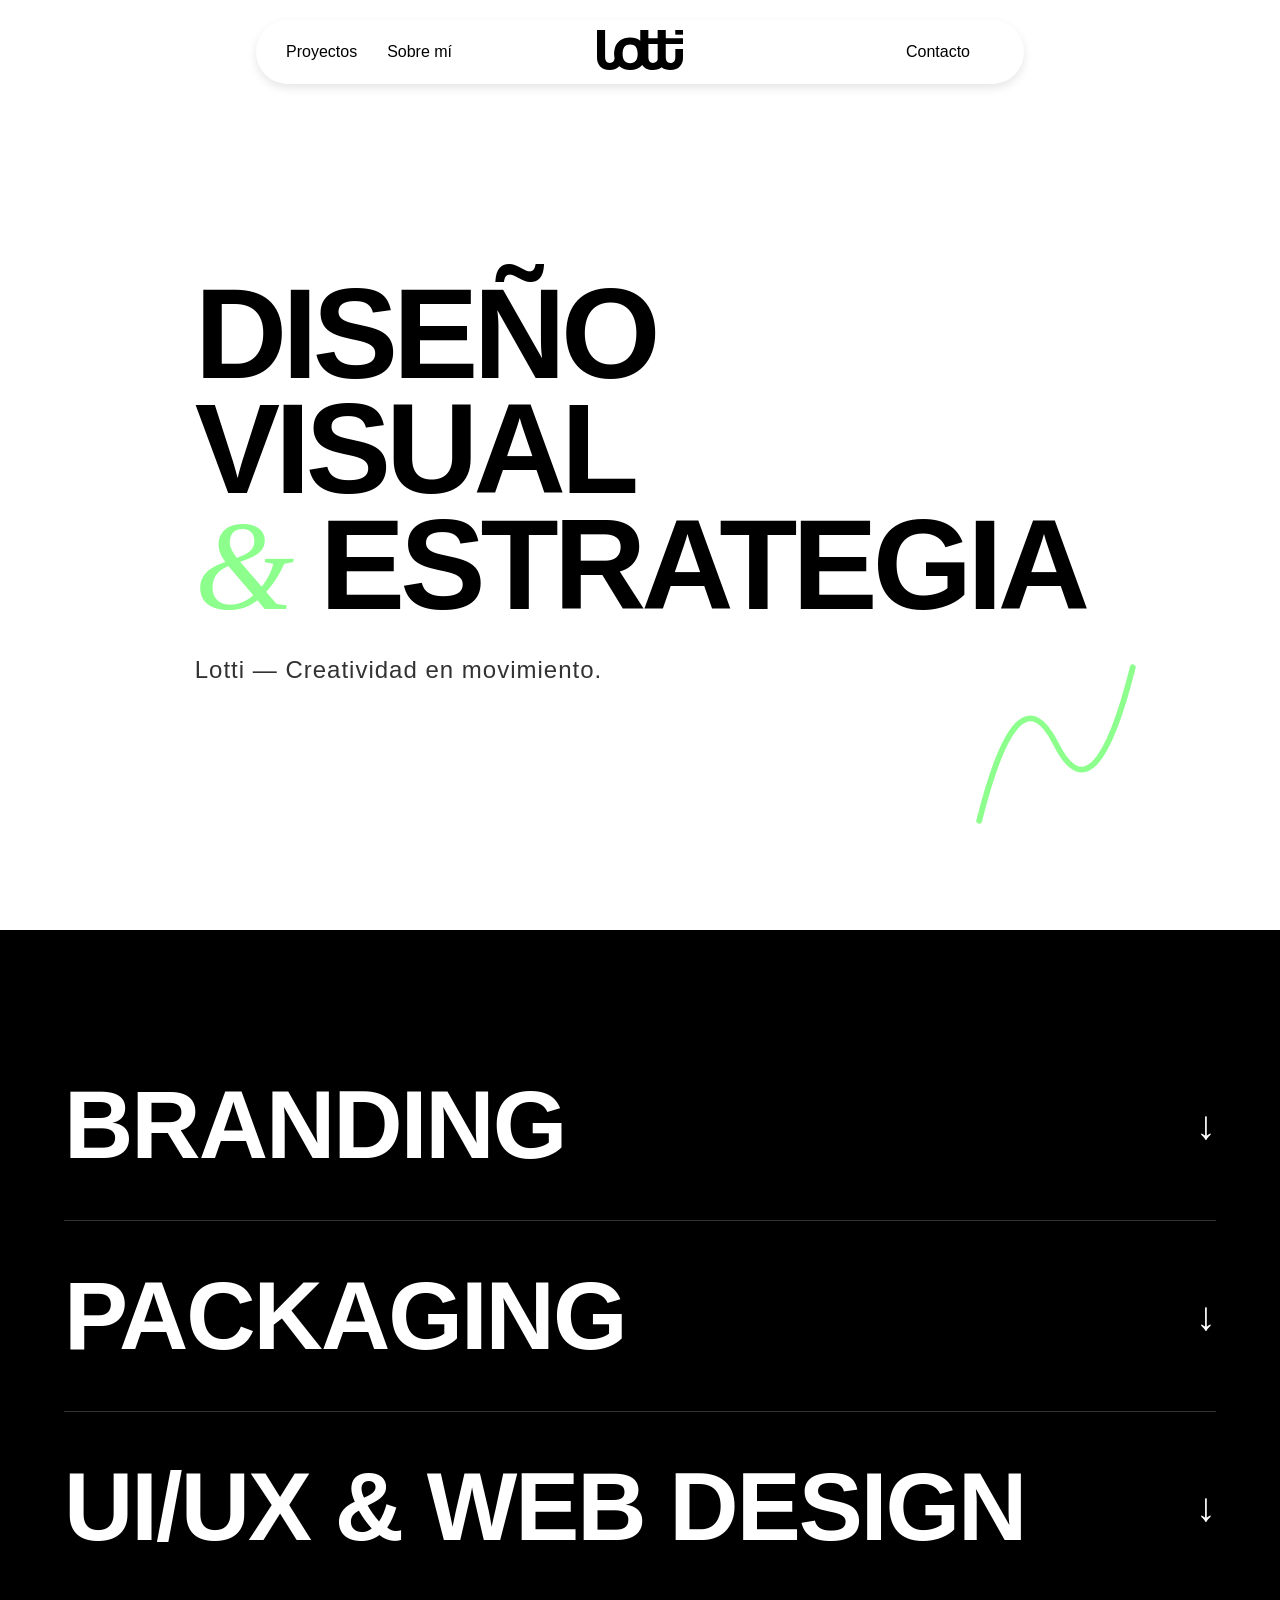
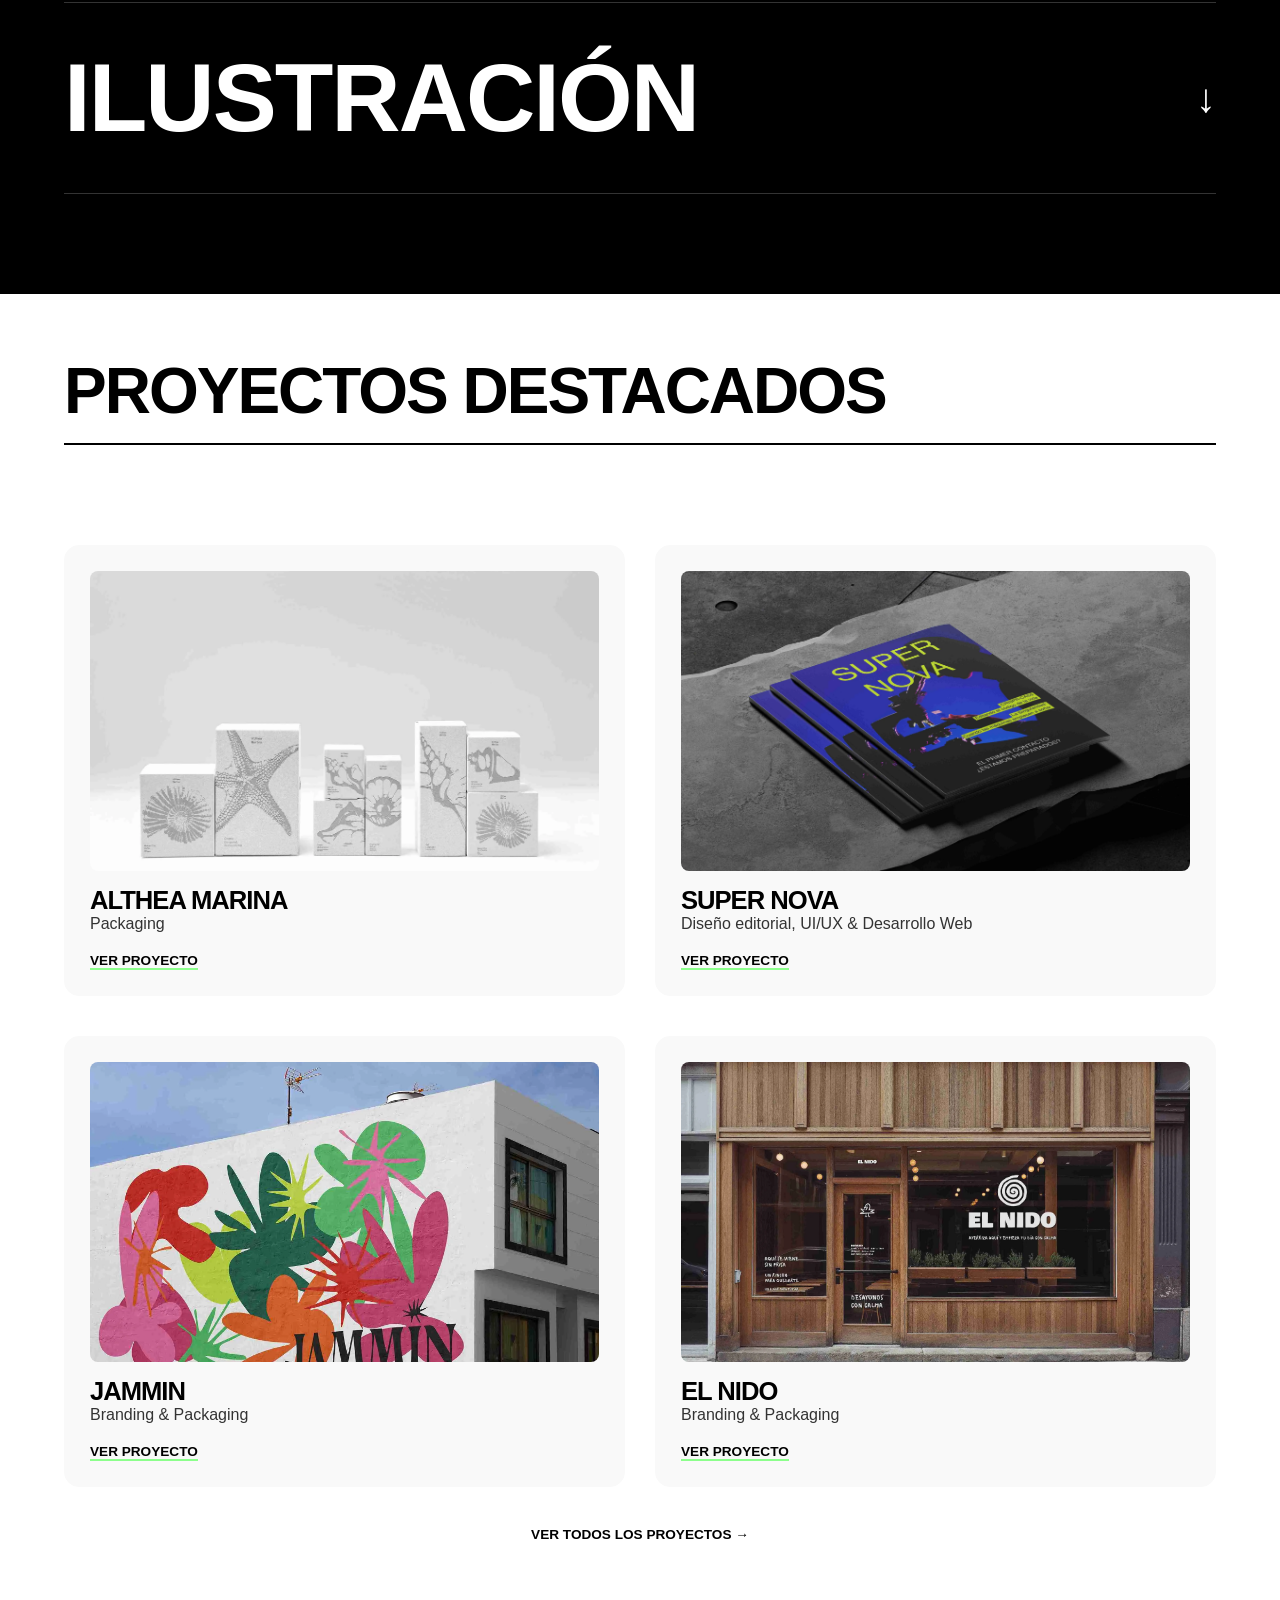
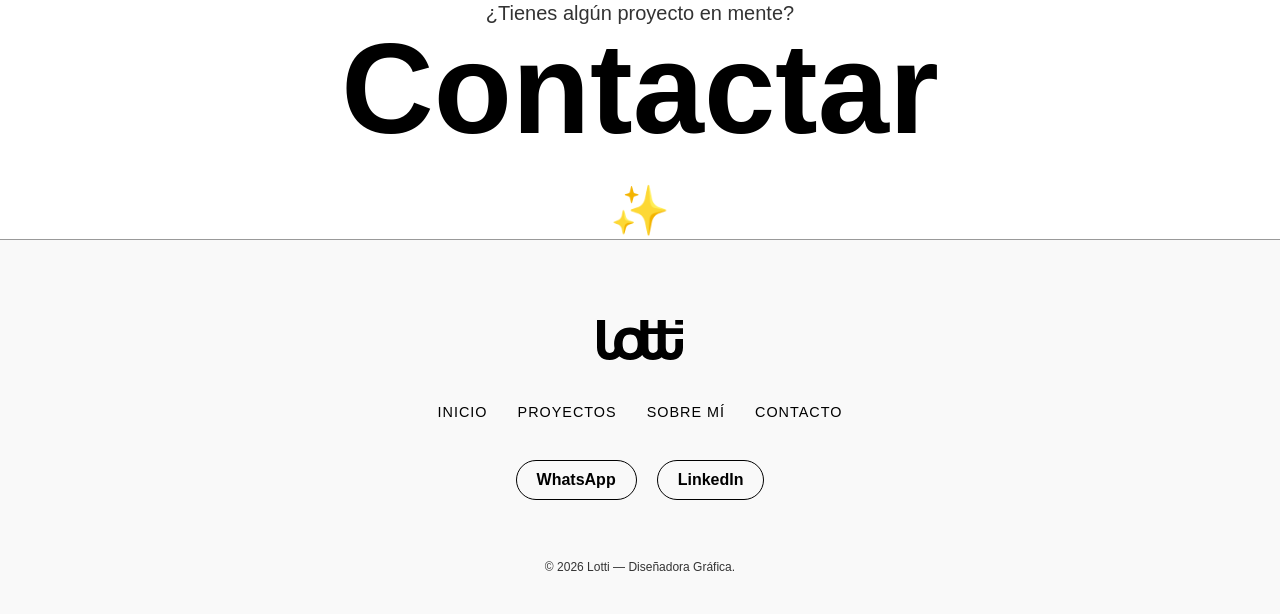
==== index.html @ a9087382 "Initial commit" ====
<!DOCTYPE html>
<html lang="es">

<head>
  <meta charset='utf-8'>
  <meta http-equiv='X-UA-Compatible' content='IE=edge'>
  <title>lotti</title>
  <meta name='viewport' content='width=device-width, initial-scale=1'>
  <link rel='stylesheet' type='text/css' href='css/main.css'>
  <script src='js/main.js' defer></script>
</head>

<!-- BODY -->

<body>

  <!-- MENÚ DE NAVEGACIÓN -->
  <header class="header">
    <nav class="nav">

      <!-- MENÚ IZQUIERDO -->
      <div class="nav__left">
        <a href="proyectos.html" title="Ir a la página de Proyectos" class="nav__link">Proyectos</a>
        <a href="about.html" title="Ir a la página Sobre mí" class="nav__link">Sobre mí</a>
      </div>

      <!-- LOGO CENTRADO -->
      <div class="nav__logo">
        <a href="index.html" title="Ir a la página de Inicio">
          <img src="images/logonegro.svg" alt="logo" class="nav__logo-img">
        </a>
      </div>

      <!-- MENÚ DERECHO -->
      <div class="nav__right">
        <a href="contacto.html" title="Ir a la página de Contacto"
          class="nav__button nav__button--contacto">Contacto</a>

        <!-- BOTÓN HAMBURGUESA -->
        <button class="nav__hamburger" title="Abrir menú" onclick="toggleMenu()">
          <span class="nav__hamburger-line"></span>
          <span class="nav__hamburger-line"></span>
          <span class="nav__hamburger-line"></span>
        </button>
      </div>

    </nav>

    <!-- DENTRO DE LA HAMBURGUESA -->
    <div class="mobile-menu" id="mobileMenu">

      <a href="proyectos.html" title="Ir a la página de Proyectos">Proyectos</a>
      <a href="about.html" title="Ir a la página Sobre mí">Sobre mí</a>
      <a href="contacto.html" title="Ir a la página de Contacto">Contacto</a>

    </div>
  </header>

  <main>

    <!-- SECCIÓN HERO -->
    <section class="hero hero--minimal">
      <div class="hero__content">
        <h1 class="hero__title">
          DISEÑO<br>
          VISUAL<br>
          <span class="hero__ampersand">&</span> ESTRATEGIA
        </h1>
        <p class="hero__subtitle">
          Lotti — Creatividad en movimiento.
        </p>
      </div>

      <div class="hero__doodle"> <!-- GARABATO BAJO EL TITULO -->
        <svg class="hero__doodle-svg" viewBox="0 0 100 100" preserveAspectRatio="none">
          <path d="M10,90 Q30,10 50,50 T90,10" stroke="var(--accent-color)" stroke-width="3" fill="none"
            stroke-linecap="round" />
        </svg>
      </div>

    </section>

    <!-- SECCION DE SERVICIOS -->
    <section class="services services--dark">
      <!-- ACORDEÓN -->
      <div class="services__item">
        <button class="services__header" title="Branding" onclick="toggleService(this)">
          <span class="services__title">Branding</span>
          <span class="services__arrow">↓</span>
        </button>
        <div class="services__content">
          <p class="services__text">
            Identidades visuales con propósito. Desde el concepto hasta el manual de marca, ayudo a que tu negocio
            destaque y conecte con su audiencia real.
          </p>
        </div>
      </div>

      <div class="services__item">
        <button class="services__header" title="Packaging" onclick="toggleService(this)">
          <span class="services__title">Packaging</span>
          <span class="services__arrow">↓</span>
        </button>
        <div class="services__content">
          <p class="services__text">
            Empaques que cuentan historias. Cuido cada detalle táctil y visual para que la experiencia de unboxing sea
            inolvidable.
          </p>
        </div>
      </div>

      <div class="services__item">
        <button class="services__header" title="UI/UX & Web Design" onclick="toggleService(this)">
          <span class="services__title">UI/UX & Web Design</span>
          <span class="services__arrow">↓</span>
        </button>
        <div class="services__content">
          <p class="services__text">
            Interfaces intuitivas y estéticas. Desarrollo sitios web que no solo son bonitos, sino que están optimizados
            para la conversión y la experiencia de usuario.
          </p>
        </div>
      </div>

      <div class="services__item">
        <button class="services__header" title="Ilustración" onclick="toggleService(this)">
          <span class="services__title">Ilustración</span>
          <span class="services__arrow">↓</span>
        </button>
        <div class="services__content">
          <p class="services__text">
            Arte personalizado para proyectos únicos. Aporto ese toque humano y distintivo a través de ilustraciones
            digitales o analógicas a medida.
          </p>
        </div>
      </div>

    </section>

    <!-- SECCION DE PROYECTOS DESTACADOS -->

    <section class="portfolio">
      <h2 class="portfolio__title">
        PROYECTOS DESTACADOS
      </h2>

      <div class="portfolio__grid">

        <article class="project-card">
          <div class="project-card__image">
            <picture>
              <source srcset="images/AM0.webp.webp" type="image/webp">
              <source srcset="images/AM0.jpg" type="image/jpeg">
              <img src="images/AM0.jpg" alt="Althea Marina" class="project-card__img" loading="lazy">
            </picture>
          </div>
          <h3 class="project-card__title">Althea Marina</h3>
          <p class="project-card__category">Packaging</p>
          <a href="AltheaMarina.html" title="Ver proyecto Althea Marina" class="project-card__link">Ver proyecto</a>

        </article>

        <article class="project-card">
          <div class="project-card__image">
            <picture>
              <source srcset="images/SN2.webp.webp" type="image/webp">
              <source srcset="images/SN2.jpg" type="image/jpeg">
              <img src="images/SN2.jpg" alt="Super Nova" class="project-card__img" loading="lazy">
            </picture>
          </div>
          <h3 class="project-card__title">Super Nova</h3>
          <p class="project-card__category">Diseño editorial, UI/UX & Desarrollo Web</p>
          <a href="SuperNova.html" title="Ver proyecto Super Nova" class="project-card__link">Ver proyecto</a>
        </article>

        <article class="project-card">
          <div class="project-card__image">
            <picture>
              <source srcset="images/J0.webp.webp" type="image/webp">
              <source srcset="images/J0.jpg" type="image/jpeg">
              <img src="images/J0.jpg" alt="Jamin" class="project-card__img" loading="lazy">
            </picture>
          </div>
          <h3 class="project-card__title">Jammin</h3>
          <p class="project-card__category">Branding & Packaging</p>
          <a href="Jammin.html" title="Ver proyecto Jammin" class="project-card__link">Ver proyecto</a>
        </article>

        <article class="project-card">
          <div class="project-card__image">
            <picture>
              <source srcset="images/EN0.webp.webp" type="image/webp">
              <source srcset="images/EN0.jpg" type="image/jpeg">
              <img src="images/EN0.jpg" alt="EL NIDO" class="project-card__img" loading="lazy">
            </picture>
          </div>
          <h3 class="project-card__title">EL NIDO</h3>
          <p class="project-card__category">Branding & Packaging</p>
          <a href="ELNIDO.html" title="Ver proyecto EL NIDO" class="project-card__link">Ver proyecto</a>
        </article>

      </div>

      <nav class="portfolio__footer">
        <a href="proyectos.html" title="Ver todos los proyectos" class="portfolio__view-all">
          Ver todos los proyectos →
        </a>
      </nav>

    </section>

    <!-- Contacto de la página de inicio -->
    <section class="contact">
      <div class="contact__container">
        <h4 class="contact__pretext">¿Tienes algún proyecto en mente?</h4>
        <a href="contacto.html" title="Ir a la página de Contacto" class="contact__link">
          <span class="contact__word">Contactar</span>
          <svg class="contact__scribble" viewBox="0 0 500 150" preserveAspectRatio="none">
            <path d="M9.3,127.3c49.3-3,150.7-7.6,199.7-7.4c121.9,0.4,269.9,11.2,281,21.1c11.4,10.2-114.3,10.1-167.2,10.2
        c-168.3,0.4-312.3-11.2-312.3-11.2s351.6-13,428.1-13.1" />
          </svg>
        </a>
        <div class="contact__decoration">
          <span>✨</span>
        </div>
      </div>
    </section>

  </main>

  <!-- FOOTER -->
  <footer class="footer">
    <div class="footer__container">
      <div class="nav__logo">
        <a href="index.html">
          <img src="images/logonegro.svg" alt="logo" class="nav__logo-img">
        </a>
      </div>

      <nav class="footer__nav">
        <a href="index.html" title="Ir a la página de Inicio" class="footer__link">Inicio</a>
        <a href="proyectos.html" title="Ir a la página de Proyectos" class="footer__link">Proyectos</a>
        <a href="about.html" title="Ir a la página Sobre mí" class="footer__link">Sobre mí</a>
        <a href="contacto.html" title="Ir a la página de Contacto" class="footer__link">Contacto</a>
      </nav>

      <div class="footer__social">
        <a href="https://wa.me/620171067?text=Hola%20quiero%20información" title="Abrir WhatsApp" target="_blank"
          rel="noreferrer" class="footer__social-link" aria-label="WhatsApp">
          <span class="social-icon">WhatsApp</span> </a>
        <a href="https://www.linkedin.com/in/carlota-ruiz-nu%C3%B1ez-675740191/" title="Abrir LinkedIn" target="_blank"
          rel="noreferrer" class="footer__social-link" aria-label="LinkedIn">
          <span class="social-icon">LinkedIn</span>
        </a>
      </div>

      <div class="footer__copy">
        <p>&copy; 2026 Lotti — Diseñadora Gráfica.</p>
      </div>
    </div>
  </footer>

</body>

</html>
---- css/main.css ----
* {
    margin: 0;
    padding: 0;
    border: 0;
    box-sizing: border-box;
}


body {
    font-family: 'Helvetica Neue', Helvetica, Arial, sans-serif;
    background-color: #ffffff;
}

:root { /* CUSTOM PROPERTIES */
    --color-primary: #000000;
    --color-secondary: #ffffff;
    --accent-color: #8cff8c;/* Verde flúor para acentos */
    --color-tertiary: #f9f9f9; /* Color terciario para fondos */
    --color-scroll: #999; /* Color para la barra de scroll EN SUPER NOVA*/
    /* Colores para imitar internet en la imagen de SUPER NOVA*/
    --color-green: #27c93f; 
    --color-orange: #ffbd2e;
    --color-red: #ff5f56;
    /* Colores para retoques*/
    --color-gray: #ddd;
    --color-dark: #333;
}

/* ==========================================================================
   MENÚ DE NAVEGACIÓN
   ========================================================================== */

.header {
    width: 100%; /* Para que ocupe todo el ancho */
}

.info-item h2 {
    font-size: 1rem; /* Tamaño de fuente para los títulos secundarios */
    font-weight: 500; /* Peso de la fuente para los títulos secundarios */
    color: var(--color-scroll); /* Color del texto para los títulos secundarios */
    margin: 0 0 1.25rem 0; /* Espacio debajo de los títulos secundarios */
    
}

/* --- BARRA DE NAVEGACIÓN  --- */
.nav {
    display: flex; /* Flexbox para distribuir los elementos */
    align-items: center; /* Centrado vertical */
    position: fixed; /* Para que se quede fijo al hacer scroll */
    top: 1.25rem; /* Un poco de margen desde el top */
    left: 50%; /* Para centrar horizontalmente */
    transform: translateX(-50%); /* siempre se quede en el centro */
    width: 60vw; /* Ancho del nav, ajustable */
    padding: .625rem 1.875rem; /* Espaciado interno */
    z-index: 99;/* Quede siempre por encima */
    border-radius: 50px; /* Bordes redondeados */
    background: var(--color-secondary); /* Fondo blanco */
    box-shadow: 0 .25rem .625rem rgba(0, 0, 0, 0.1); /* Sombra sutil para destacar */
}

/* LINKS DEL MENÚ */
.nav__link {
    text-decoration: none; /* Sin subrayado */
    color: var(--color-primary); /* Color negro  del texto */
    font-weight: 500; /* Peso de la fuente */
    transition: 0.3s; /* Transición suave */
}

/* --- NAV IZQUIERDO --- */
.nav__left {
    flex: 1; /* Ocupa el espacio disponible */
    display: flex; /* Flexbox para distribuir los elementos */
    gap: 1.875rem; /* espacio entre los enlaces */
} 

/* ENLACES COLOR AL HACER HOVER */
.nav__left a:hover {
    color: var(--accent-color);
}
/* Enlaces al hacer click */  
.nav__left a:active {
    color: var(--accent-color);
}

/* --- NAV LOGOTIPO --- */
.nav__logo {
    flex: 1; /* Ocupa el espacio disponible */
    text-align: center; /* Alineación centrada */
}

/* --- LOGOTIPO MEDIDAS + TIEMPO--- */
.nav__logo-img {
    height: 2.5rem; /* Altura del logotipo */
    transition: 0.3s; /* Transición suave */
}

/* --- MOVIMIENTO DEL LOGOTIPO --- */
.nav__logo-img:hover {
    transform: rotate(-5deg) scale(1.1); 
}

.nav__logo-img:active {
    transform: scale(0.95); /* Efecto de "presionar" al hacer click */
}

/* --- NAV DERECHO --- */
.nav__right {
    /* --- MENÚ DE NAVEGACIÓN LADO DERECHO --- */
    flex: 1; /* Ocupa el espacio disponible */
    text-align: right; /* Alineación a la derecha */
}

/* BOTÓN CONTACTO */
.nav__button {
    text-decoration: none; /* Sin subrayado */
    padding: .625rem 1.5rem; /* Espaciado */
    border-radius: 3.125rem; /* Bordes redondeados */
    transition: 0.3s; /* Transición suave */
}

.nav__button:hover {
    color: var(--accent-color); /* Color al hacer hover */
}

.nav__button:active {
    color: var(--accent-color); /* Color al hacer click */
}

.nav__button--contacto {
    color: var(--color-primary); /* Color del texto del botón de contacto */
}


/* ==========================================================================
   PÁGINA PRINCIPAL
   ========================================================================== */

/* HERO */
.hero {
    margin: 1.875rem 0 0 0; /* Para que no lo pise el nav fixed */
    position: relative; /* Para posicionar el garabato */
    width: 100%; /* Para que ocupe todo el ancho */
    height: 100vh; /* Ocupa toda la pantalla */
    display: flex; /* Flexbox para centrar el contenido */
    align-items: center; /* Centrado vertical */
    justify-content: center; /* Centrado horizontal */
    padding: 0 10%; /* Márgenes laterales */
    background-color: var(--color-secondary); /* Fondo blanco */
}

.hero__content {
    z-index: 10; /* Para que quede por encima del garabato */
    text-align: left; /* Alineación a la izquierda */
}

.hero__title {
    font-size: 10vw; /* Tamaño dinámico basado en el ancho de pantalla (MUY GRANDE) */
    line-height: 0.9; /* Interlineado muy ajustado para look compacto */
    font-weight: 800; /* Peso extra bold */
    text-transform: uppercase; /* Todo mayúsculas */
    letter-spacing: -0.3125rem;/* Letter-spacing negativo para que las letras se superpongan ligeramente */
}

.hero__ampersand {
    color: var(--accent-color); /* El '&' en verde */
    font-family: Georgia, serif; /* Cambiamos a serif solo para el & */
    font-style: italic; /* Un toque de cursiva para el & */
    font-weight: 400; /* Peso normal para el & */
}

.hero__subtitle {
    font-size: 1.5rem; /* Tamaño de fuente más pequeño para el subtítulo */
    font-weight: 300; /* Peso más ligero para el subtítulo */
    margin-top: 2rem; /* Espacio entre el título y el subtítulo */
    opacity: 0.8; /* Un poco de transparencia */
    letter-spacing: .0625rem; /* Espaciado entre letras para el subtítulo */
}

.hero__doodle {
    position: absolute; /* Posición absoluta para colocar el garabato */
    bottom: 10%; /* Posicionado abajo a la derecha */
    right: 10%;
    width: 15vw; /* Tamaño relativo */
    height: 15vw;
    z-index: 5; /* Para que quede detrás del contenido */
}

.hero__doodle-svg {
    width: 100%; /* Para que ocupe todo el contenedor del garabato */
    height: 100%; /* Para que ocupe todo el contenedor del garabato */
    animation: doodle-float 6s infinite ease-in-out; /* Animación sutil para parecer que flota */
}

@keyframes doodle-float { /* Animación de flotación para el garabato */

    0%,
    100% {
        transform: translateY(0); /* Posición inicial y final sin movimiento */
    }

    50% {
        transform: translateY(6.25rem); /* Mueve el garabato hacia arriba */
    }
}

/* SERVICIOS */
.services {
    background-color: var(--color-primary); /* Fondo negro para la sección de servicios */
    padding: 6.25rem 5%; /* Espaciado */
    color: var(--color-secondary); /* Color del texto */
}

.services__item {
    border-bottom: .0625rem solid var(--color-dark); /* Línea divisoria sutil */
}

.services__header {
    width: 100%; /* ancho completo */
    padding: 2.5rem 0; /* Espaciado */
    background: none; /* Fondo transparente */
    border: none; /* sin bordes */
    display: flex; /* flexbox */
    justify-content: space-between; /*Espacio entre los elementos */
    align-items: center; /* alineado al centro */
    cursor: pointer; /* cursor cambia para saber que se puede presionar */
    color: var(--color-secondary); /* color blanco */
    transition: opacity 0.3s; /* ligera opacidad */
}

.services__header:hover {
    opacity: 0.7; /* se vuelve más transparente al pasar el mouse por encima */
}

.services__title {
    font-size: clamp(3rem, 8vw, 6rem); /* Letras muy grandes y fluidas */
    font-weight: 800; /* Peso extra bold para un impacto visual fuerte */
    text-transform: uppercase; /* Todo en mayúsculas */
    letter-spacing: -0.125rem; /* Letter-spacing negativo para que se superponga el texto */
    text-align: left;
}

.services__arrow {
    font-size: 2.5rem; /* Tamaño grande para la flecha */
    transition: transform 0.4s ease; /* Transición suave para la rotación de la flecha */
}

.services__content {
    max-height: 0; /* Oculto por defecto */
    overflow: hidden; /* Para ocultar el contenido cuando no está activo */
    transition: max-height 0.4s ease-out;  /* Transición suave para expandir el contenido */
}

.services__text {
    padding-bottom: 2.5rem; /* Espacio debajo del texto para que no quede pegado al siguiente título */
    font-size: 1.2rem; /* Tamaño de fuente legible para el texto del servicio */
    line-height: 1.6; /* Interlineado para mejorar la legibilidad */
    max-width: 600px; /* Ancho máximo para que el texto no sea demasiado ancho */
    color: var(--color-tertiary); /* Un gris claro para el texto del servicio, para que contraste con el fondo negro */
}

.services__item.active .services__arrow {
    transform: rotate(180deg); /* La flecha gira hacia arriba */
}

.services__item.active .services__content {
    max-height: 18.75rem; /* Ajusta según el largo de tu texto */
  
}

/* Proyectos destacados */
.portfolio {
    max-width: 87.5rem; /* Ancho máximo para el contenedor del portfolio */
    margin: 3.75rem auto; /* Centrado horizontal */
    padding: 0 5%; /* espacio interno */
}

.portfolio__title {
    font-size: clamp(2rem, 5vw, 4rem); /* Letras grandes pero controladas */
    font-weight: 800; /* Peso extra bold para un impacto visual fuerte */
    text-transform: uppercase; /* En mayúsculas */
    letter-spacing: -0.125rem; /* Letter-spacing negativo para que se superponga el texto */
    margin-bottom: 6.25rem; /* Espacio debajo del título */
    border-bottom: 0.125rem solid var(--color-primary); /* Línea divisoria */
    padding-bottom: 0.9375rem; /* Espacio interno debajo del título */
}

.portfolio__grid {
    display: grid; /* Usamos grid para organizar los proyectos en filas y columnas */
    grid-template-columns: 1fr 1fr; /* Dos columnas iguales */
    gap: 2.5rem 1.875rem; /* Espacios distintos entre filas y columnas */
}

.project-card {
    background-color: var(--color-tertiary); /* Fondo gris claro para las tarjetas de proyecto */
    padding: 1.5625rem; /* Espaciado interno */
    border-radius: .9375rem; /* Bordes redondeados */
    display: flex; /* Usamos flexbox para organizar el contenido dentro de la tarjeta */
    flex-direction: column; /* El contenido se organiza en columna */
    border: 1px solid var(--color-tertiary); /* Borde del mismo color que el fondo para un efecto sutil */
}

.project-card__image {
    width: 100%; /* Ancho completo para que la imagen ocupe todo el espacio disponible en la tarjeta */
    height: 18.75rem; /* Altura fija para que todas las tarjetas tengan la misma altura, ajusta según tu diseño */
    overflow: hidden; /* Para recortar la imagen si es más grande que el contenedor */
    border-radius: .5rem; /* Bordes redondeados para la imagen */
}

.project-card__img {
    width: 100%; /* Ancho completo para que la imagen ocupe todo el espacio del contenedor */
    height: 100%; /* Altura completa para que la imagen ocupe todo el espacio del contenedor */
    object-fit: cover; /* Para que la imagen se recorte y llene el contenedor sin deformarse */
}

.project-card__title {
    margin-top: .9375rem; /* Espacio entre la imagen y el título */
    font-size: 1.6rem; /* Tamaño de fuente para el título del proyecto */
    font-weight: 800; /* Peso extra bold para que el título destaque */
    text-transform: uppercase; /* En mayúsculas para un impacto visual fuerte */
    letter-spacing: -1px; /* Letter-spacing negativo para que las letras se superpongan ligeramente */
}

.project-card__category {
    color: var(--color-dark); /* Un gris oscuro para la categoría del proyecto, para que contraste con el título */
    margin-bottom: 1.25rem; /* Espacio debajo de la categoría */
    font-size: 1rem; /* Tamaño de fuente para la categoría del proyecto */
}

.project-card__link {
    display: inline-block; /* Para que el enlace se comporte como un bloque y podamos aplicar padding */
    border-bottom: .125rem solid var(--accent-color); /* Línea debajo del enlace con el color de acento */
    text-decoration: none; /* Sin subrayado */
    color: var(--color-primary); /* Color del texto del enlace */
    font-weight: 700; /* Peso de la fuente para el enlace */
    text-transform: uppercase; /* En mayúsculas para un impacto visual fuerte */
    font-size: 0.85rem; /* Tamaño de fuente para el enlace */
    align-self: flex-start; /* Para que el enlace se alinee al inicio de la tarjeta */
    transition:  0.3s ease; /* Transición suave para el efecto hover */
}

.project-card__link:hover {
    color: var(--accent-color); /* Cambia el color del texto al hacer hover */
    padding-left: .625rem; /* Agrega un poco de espacio a la izquierda para un efecto de movimiento */
}

.project-card__link:active {
    color: var(--accent-color); /* Cambia el color del texto al hacer click */
}

.portfolio__footer {
    margin: 2.5rem 0 0 0; /* Espacio arriba para separar del contenido anterior */
    color: var(--color-primary); /* Color del texto del enlace de "Ver todo" */
    display: inline-block; /* Para que el enlace se comporte como un bloque y podamos aplicar padding */
    text-decoration: none; /* Sin subrayado */
    font-weight: 700; /* Peso de la fuente para el enlace de "Ver todo" */
    text-transform: uppercase; /* En mayúsculas para un impacto visual fuerte */
    font-size: 0.85rem; /* Tamaño de fuente para el enlace de "Ver todo" */
    align-self: flex-start; /* Para que el enlace se alinee al inicio del contenedor */
    transition: 0.3s ease; /* Transición suave para el efecto hover */
    display: flex; /* Usamos flexbox para alinear el texto y la flecha */
    justify-content: center; /* Centrado horizontal */
    align-items: center; /* Centrado vertical */
}

.portfolio__footer:hover {
    padding-left: .825rem; /* Agrega un poco de espacio a la izquierda para un efecto de movimiento */
}

.portfolio__footer:active {
    padding-left: .825rem; /* Agrega un poco de espacio a la izquierda para un efecto de movimiento al hacer click */
}

.portfolio__view-all {
    text-decoration: none; /* Sin subrayado */
    font-weight: 600; /* Peso de la fuente para el texto del enlace de "Ver todo" */
    color: var(--color-primary); /* Color del texto del enlace de "Ver todo" */
} 

.contact {
    text-align: center; /* Centrado del texto para la sección de contacto */
    background-color: var(--color-secondary); /* Fondo blanco para la sección de contacto */
}

.contact__pretext {
    font-family: 'Inter', sans-serif; /* Fuente más ligera y moderna para el pretexto */
    font-size: 1.25rem; /* Tamaño de fuente para el pretexto */
    font-weight: 500; /* Peso de la fuente para el pretexto */
    color: var(--color-dark); /* Color del texto del pretexto */
}

.contact__link {
    display: inline-block; /* Para que el enlace se comporte como un bloque y podamos aplicar padding */
    text-decoration: none; /* Sin subrayado */
    color: var(--color-primary); /* Color del texto del enlace de contacto */
    font-size: 6rem; /* Tamaño de fuente grande para el enlace de contacto */
    font-weight: 900; /* Peso extra bold para que el enlace de contacto destaque */
    line-height: 1; /* Para que las letras estén más juntas verticalmente */
    transition: transform 0.3s ease; /* Transición suave para el efecto de crecimiento al hacer hover */
}

.contact__link:hover {
    transform: scale(1.05); /* Aumenta el tamaño del enlace de contacto al hacer hover */
}

.contact__link:active {
    transform: scale(1.05); /* Aumenta el tamaño del enlace de contacto al hacer click */
}

.contact__word {
    position: relative; /* Para posicionar el garabato detrás de la palabra */
    display: inline-block; /* Para que el enlace se comporte como un bloque y podamos aplicar padding */
    text-decoration: none; /* Sin subrayado */
    color: var(--color-primary); /* Color del texto del enlace de contacto */
    font-size: 8rem; /* Tamaño de fuente muy grande para la palabra de contacto */
    font-weight: 900; /* Peso extra bold para que la palabra de contacto destaque */
    line-height: 1; /* Para que las letras estén más juntas verticalmente */
    transition: transform 0.8s ease-in-out; /* Transición suave para el efecto de crecimiento al hacer hover */
}

.contact__word:hover {
    transform: scale(1.05); /* Aumenta el tamaño de la palabra de contacto al hacer hover */
}

.contact__word:active {
    transform: scale(1.05); /* Aumenta el tamaño de la palabra de contacto al hacer click */
}

/* ESTILO DEL GARABATO */
.contact__scribble {
    position: absolute; /* Posición absoluta para colocar el garabato detrás de la palabra */
    top: 50%; /* Posicionado en el centro vertical de la palabra */
    left: 50%; /* Posicionado en el centro horizontal de la palabra */
    transform: translate(-50%, -50%); /* Para centrar el garabato exactamente detrás de la palabra */
    width: 100%; /* Ancho completo para que el garabato cubra toda la palabra */
    height: 150%; /* Altura un poco mayor para que el garabato se extienda más allá de la palabra */
    fill: none; /* Sin relleno para que solo se vea el trazo del garabato */
    stroke: var(--accent-color); /* Color del trazo del garabato, usando el color de acento para que destaque */
    stroke-width: 4; /* Grosor del trazo del garabato */
    stroke-linecap: round; /* Para que los extremos del trazo sean redondeados */
    stroke-linejoin: round; /* Para que las uniones del trazo sean redondeadas */
    pointer-events: none; /* Para que el garabato no interfiera con los eventos del mouse en la palabra */
    /* --- EFECTO DE DIBUJO --- */
    stroke-dasharray: 1500; /* Esto hace que el trazo esté completamente "oculto" al principio */
    stroke-dashoffset: 1500; /* Esto hace que el trazo esté completamente "oculto" al principio y se dibuje al hacer hover */
} 

/* Al pasar el ratón sobre contactar */
.contact__link:hover .contact__scribble {
    animation: dibujar 1.5s ease-in-out forwards; /* Inicia la animación de dibujo al hacer hover */
}

@keyframes dibujar {
    to {
        stroke-dashoffset: 0; /* Esto hace que el trazo se dibuje completamente al final de la animación */
    }
}

.contact__decoration {
    font-size: 3rem; /* Tamaño grande para las estrellas decorativas */
    margin-top: 1.875rem; /* Espacio entre la palabra de contacto y las estrellas */
    animation: float 3s ease-in-out infinite; /* Animación de flotación para las estrellas */
}

/* ANIMACIÓN  DE LAS ESTRELLAS*/
@keyframes float {

    0%,
    100% {
        transform: translateY(0); /* Posición inicial */
    }

    50% {
        transform: translateY(20px); /* Mueve las estrellas hacia abajo */
    }
}

/* ==========================================================================
  FOOTER
   ========================================================================== */

.footer {
    background-color: var(--color-tertiary); /* Fondo blanco para el footer */
    padding: 5rem 5% 2.5rem 5%; /* Espaciado */
    border-top: 1px solid var(--color-scroll); /* Línea divisoria sutil en la parte superior del footer */
}

/* CONTENEDOR DEL FOOTER */
.footer__container {
    max-width: 75rem; /* Ancho máximo para el contenido del footer */
    margin: 0 auto; /* Centrado horizontal */
    display: flex; /* Usamos flexbox para organizar el contenido del footer */
    flex-direction: column; /* El contenido se organiza en columna */
    align-items: center; /* Centrado horizontal de los elementos del footer */
    gap: 2.5rem; /* Espacio entre los elementos del footer */
}

/* NAV DEL FOOTER */
.footer__nav {
    display: flex; /* Usamos flexbox para organizar los enlaces del footer */
    gap: 1.875rem; /* Espacio entre los enlaces del footer */

}

/* LINKS NAV FOOTER */
.footer__link {
    text-decoration: none; /* Sin subrayado */
    color: var(--color-primary); /* Color del texto de los enlaces del footer */
    font-weight: 500; /* Peso de la fuente para los enlaces del footer */
    font-size: 0.9rem; /* Tamaño de fuente para los enlaces del footer */
    text-transform: uppercase; /* En mayúsculas */
    letter-spacing: 1px; /* Espaciado entre letras para los enlaces del footer */
    transition: color 0.3s; /* Transición suave para el cambio de color al hacer hover */
}

.footer__link:hover {
    color: var(--accent-color); /* Cambia el color de los enlaces del footer al hacer hover */
}

.footer__link:active {
    color: var(--accent-color); /* Cambia el color de los enlaces del footer al hacer click */
}

/* SOCIALS DEL FOOTER */
.footer__social { 
    display: flex; /* Usamos flexbox para organizar los enlaces sociales del footer */
    gap: 1.25rem; /* Espacio entre los enlaces sociales del footer */
}

.footer__social-link {
    text-decoration: none; /* Sin subrayado */
    color: var(--color-primary); /* Color del texto de los enlaces sociales del footer */
    font-weight: 700; /* Peso de la fuente para los enlaces sociales del footer */
    padding: .625rem 1.25rem; /* Espaciado interno para que los enlaces sociales sean más grandes y fáciles de clicar */
    border: 1px solid var(--color-primary); /* Borde del mismo color que el texto para un efecto de botón */
    border-radius: 3.125rem; /* Bordes redondeados para los enlaces sociales del footer */
    transition: 0.3s ease; /* Transición suave para el efecto hover de los enlaces sociales del footer */
}

.footer__social-link:hover {
    background-color: var(--accent-color); /* Cambia el fondo de los enlaces sociales del footer al hacer hover */
    border-color: var(--accent-color); /* Cambia el color del borde de los enlaces sociales del footer al hacer hover */
}

.footer__social-link:active {
    background-color: var(--accent-color); /* Cambia el fondo de los enlaces sociales del footer al hacer click */
    border-color: var(--accent-color); /* Cambia el color del borde de los enlaces sociales del footer al hacer click */
}

/* COPYRIGHT */
.footer__copy {
    margin-top: 1.25rem; /* Espacio entre los enlaces sociales del footer y el texto de copyright */
    font-size: 0.75rem; /* Tamaño de fuente para el texto de copyright */
    color: var(--color-dark); /* Un gris para el texto de copyright, para que contraste con los enlaces sociales del footer */
}

/* ==========================================================================
   PÁGINA DE PROYECTOS
   ========================================================================== */

.projects {
    background-color: var(--color-primary); /* color de fondo negro para la sección de proyectos */
    padding: 5rem 5%; /* Espacio alrededor del contenido */
    min-height: 100vh; /* Altura mínima del 100% de la ventana */
    font-family: sans-serif; /* Fuente de texto para la sección de proyectos */
}

.projects__item {
    border-bottom: .0625rem solid var(--color-scroll); /* Línea divisora entre elementos */
}

/* Encabezado del Acordeón */
.projects__header {
    width: 100%; /* Ancho completo */
    display: flex; /* Usamos flexbox para organizar el contenido del encabezado */
    justify-content: space-between; /* Título izquierda, flecha derecha */
    align-items: center; /* Alineación vertical del contenido */
    padding: 1.875rem 0; /* Espacio */
    background: none; /* Sin fondo */
    border: none; /* Sin borde */
    cursor: pointer; /* Cambia el cursor */
    text-align: left; /* Texto alineado a la izquierda */
    color: var(--color-secondary);  
    transition: opacity 0.3s ease; /* Transición suave para el efecto hover */
}


.projects__header:hover {
    opacity: 0.8; /* Se vuelve un poco más transparente al pasar el mouse por encima */
}

.projects__header:active {
    opacity: 0.8; /* Se vuelve un poco más transparente al hacer click */
}

.projects__title {
    font-size: clamp(3rem, 8vw, 6rem); /* Letras muy grandes y fluidas */
    font-weight: 800; /* Peso extra bold para un impacto visual fuerte */
    text-transform: uppercase; /* Todo en mayúsculas */
    letter-spacing: -2px; /* Letter-spacing negativo para que se superponga el texto */
}

.projects__arrow {
    font-size: 2rem; /* Tamaño grande para la flecha */
    transition: transform 0.4s ease; /* Transición suave para la rotación de la flecha */
}

/* Contenido Oculto */
.projects__content {
    max-height: 0; /* Oculto por defecto */
    overflow: hidden; /* Para ocultar el contenido cuando no está activo */
    transition: max-height 0.5s cubic-bezier(0, 1, 0, 1); /* Transición suave para expandir el contenido con un efecto de rebote */
}

/* Estado Activo */
.projects__item.active .projects__content {
    max-height: 62.5rem; /* Un valor suficientemente grande para mostrar el contenido completo */
    transition: max-height 1s ease-in-out; /* Transición suave para expandir el contenido con un efecto de rebote */
}

.projects__item.active .projects__arrow {
    transform: rotate(180deg); /* La flecha gira hacia abajo */
}

/* Área de revelación */
.projects__reveal {
    padding: 1.25rem 0 3.75rem 0; /* Espacio dentro del área de revelación */
    display: flex; /* Usamos flexbox para organizar el contenido dentro del área de revelación */
    flex-direction: column; /* El contenido se organiza en columna */
    gap: 1.25rem; /* Espacio entre los elementos dentro del área de revelación */
}

/* Botón Verde */
.projects__btn {
    align-self: flex-start; /* Para que el botón se alinee al inicio del área de revelación */
    padding: 1.125rem 2.8125rem; /* Padding para el botón */
    background-color: var(--accent-color); /* Fondo verde para el botón */
    color: var(--color-primary); /* Color del texto del botón */
    text-decoration: none; /* Sin subrayado */
    font-weight: 700; /* Peso de fuente bold */
    text-transform: uppercase; /* En mayúsculas para un impacto visual fuerte */
    border-radius: 3.125rem; /* Bordes redondeados para el botón */
    transition: 0.3s ease; /* Transición suave para el efecto hover del botón */
}

.projects__btn:hover {
    background-color: var(--color-secondary); /* Cambia el fondo del botón a blanco al hacer hover */
    color: var(--color-primary); /* Cambia el color del texto del botón */
    transform: translateY(-3px); /* Agrega un efecto de elevación al hacer hover */
}

.projects__btn:active {
    background-color: var(--color-secondary); /* Cambia el fondo del botón a blanco al hacer click */
    color: var(--color-primary); /* Cambia el color del texto del botón */
    transform: translateY(-3px); /* Agrega un efecto de elevación al hacer click */
}

/* ==========================================================================
   PÁGINA SOBRE MÍ
   ========================================================================== */

.about {
    padding-top: 9.375rem; /* Para que no lo pise el nav fixed */
    background-color: var(--color-secondary); /* Fondo blanco para la sección de sobre mí */
}

.about__hero {
    text-align: center; /* Centrado del texto para el hero de sobre mí */
    padding: 0 5%; /* Espacio lateral para que el texto no quede pegado a los bordes en pantallas pequeñas */
    margin-bottom: 6.25rem; /* Espacio debajo del hero para separar del contenido */
}

.about__title {
    font-size: clamp(4rem, 12vw, 10rem); /* Tamaño de fuente grande y fluida para el título de sobre mí */
    font-weight: 900; /* Peso extra bold para que el título de sobre mí destaque */
    line-height: 0.8; /* Para que las letras estén más juntas verticalmente */
    letter-spacing: -0.25rem; /* Letter-spacing negativo para que las letras se superpongan ligeramente y crear un efecto de impacto visual fuerte */
    margin-bottom: 1.875rem; /* Espacio debajo del título para separar del subtítulo */
}

.about__highlight {
    color: var(--accent-color); /* El texto destacado en verde para resaltar la palabra "CARLOTA" */
    -webkit-text-stroke: .125rem var(--color-primary); /* Agrega un trazo al texto negro */
}

.about__tagline {
    font-size: 1.5rem; /* Tamaño de fuente para el subtítulo */
    max-width: 37.5rem; /* tamaño maximo para el subtítulo */
    margin: 0 auto; /* Centra el subtítulo */
    font-weight: 300; /* Peso de fuente normal */
    color: var(--color-dark); /* Color del texto */
}

/* CONTENT */
.about__content {
    padding: 6.25rem 5%; /* Espacio dentro del área de contenido */
}

.about__grid {
    display: grid; /* Usamos grid para organizar el contenido */
    grid-template-columns: 1fr 1fr; /* Dos columnas de igual tamaño */
    gap: 5rem; /* Espacio entre las columnas */
    align-items: center; /* Centrado */
}

.about__image-wrapper {
    position: relative; 
}

.about__image {
    width: 100%; /* Ancho completo */
    border-radius: 1.5625rem; 
}

/* TEXTO */
.about__subtitle {
    font-size: 3rem; 
    font-weight: 800;
    margin-bottom: 1.875rem; /* Espacio debajo del subtítulo */
    border-bottom: .1875rem solid var(--color-primary); /* Línea debajo del subtítulo */
    display: inline-block; /* Para que la línea solo ocupe el ancho del texto */
}

.about__paragraph {
    font-size: 1.2rem;
    line-height: 1.8; /* Interlineado para mejorar la legibilidad */
    margin-bottom: 1.25rem;
    color: var(--color-dark);
}

/* VALUES */
.about__values {
    margin-top: 2.5rem;
    display: flex;
    gap: 1.25rem;
}

.about__value {
    font-weight: 800;
    text-transform: uppercase;
    font-size: 0.9rem;
}

.about__value-number {
    color: var(--accent-color); /* El número en verde para destacar */
    display: block; /* Para que el número esté en una línea separada */
    font-size: 0.7rem;
}

/* BLOQUE CAPACIDADES */
.skills {
    background-color: var(--color-primary);
    color: var(--color-secondary);
    padding: 6.25rem 5%;
    margin-top: 6.25rem;
}

.skill__header { /* Encabezado del bloque de capacidades */
    display: flex;
    justify-content: center;
    margin-bottom: 3.125rem;
}

.skills__title { /* Título del bloque de capacidades */
    font-size: 2rem;
    margin-bottom: 3.125rem;
    text-align: center;
}

.skills__row { /* Fila de capacidades */
    display: flex;
    justify-content: space-between;
    padding: 1.5625rem 0;
    border-bottom: .0625rem solid var(--color-scroll);
    font-size: 1.5rem;
    font-weight: 500;
    text-transform: uppercase;
}

/* ==========================================================================
    PÁGINA DE CONTACTO
   ========================================================================== */

.hablemos {
    padding-top: 11.25rem; /* Para que no lo pise el nav fixed */
    padding-bottom: 6.25rem;
    background-color: var(--color-secondary);
    min-height: 100vh;
}

/* GRID */
.contact__grid {
    max-width: 1200px;
    margin: 0 auto;
    padding: 0 5%;
    display: grid;
    grid-template-columns: 1fr 1fr;
    gap: 6.25rem;
    align-items: start; /* Alinea el contenido al inicio de cada columna */
}

/* TITULAR */
.contact__title {
    font-size: clamp(4rem, 8vw, 7rem); /* Tamaño de fuente grande y fluida para el título de contacto */
    line-height: 0.9;
    font-weight: 900;
    text-transform: uppercase;
    letter-spacing: -0.1875rem; /* Letter-spacing negativo para que las letras se superpongan ligeramente y crear un efecto de impacto visual fuerte */
    margin-bottom: 3.125rem;
}

.contact__highlight {
    color: var(--accent-color);
    display: block; /* Para que el texto destacado esté en una línea separada */
}

/* DESCRIPCIÓN */
.contact__description {
    font-size: 1.2rem;
    color: var(--color-dark);
    line-height: 1.6;
    margin-bottom: 3.125rem;
}

/* DETAILS */
.contact__detail {
    margin-bottom: 1.875rem;
    align-content: center;
}

.contact__label { /* Etiqueta para cada detalle de contacto (Email, Teléfono, etc.) */
    display: block;
    text-transform: uppercase;
    font-size: 0.8rem;
    font-weight: 700;
    letter-spacing: .125rem;
    color: var(--color-dark);
    margin-bottom: .3125rem;
}

.contact__link { /* Enlace para cada detalle de contacto */
    font-size: 1.5rem;
    color: var(--color-primary);
    text-decoration: none;
    font-weight: 500;
    transition: color 0.3s;
}

.contact__link:hover {
    color: var(--accent-color);
}

.contact__link:active {
    color: var(--accent-color);
}

/* SOCIAL */
.contact__social {
    display: flex;
    justify-content: center;
    align-items: center;
    gap: 2.5rem;
    margin-top: .9375rem;
    width: 100%;
}

.contact__social-link {
    font-size: 1rem;
    font-weight: 700;
    text-decoration: underline; /* Subrayado para indicar que es un enlace */
    color: inherit; /* Para que mantenga el color del texto del padre */
    transition: all 0.3s ease;
}

/* CRECIMIENTO */
.contact__social-link:hover {
    transform: scale(1.1); /* Aumenta el tamaño del enlace al hacer hover */
    color: var(--accent-color); /* Cambia el color del enlace al hacer hover */
}

.contact__social-link:active {
    transform: scale(1.1); /* Aumenta el tamaño del enlace al hacer click */
    color: var(--accent-color); /* Cambia el color del enlace al hacer click */
}

/* FORM CONTAINER */
.contact__form-wrapper {
    background: var(--color-gray);
    padding: 3.125rem;
    border: .0625rem solid var(--color-tertiary);
    border-radius: 1.875rem;
}

/* FIELD */
.contact__field {
    margin-bottom: 3.125rem;
}

/* INPUTS */
.contact__input,
.contact__textarea {
    width: 100%;
    padding: .9375rem 0;
    border: none;
    border-bottom: .0938rem solid var(--color-primary);
    background: transparent;
    font-family: inherit;
    font-size: 1rem;
    outline: none;
    transition: border-color 0.3s;
}

.contact__input:focus,
.contact__textarea:focus {
    border-bottom-color: var(--accent-color);
}

/* BOTÓN DE ENVÍO */
.contact__button {
    width: 100%;
    padding: 1.25rem;
    background-color: var(--color-primary);
    color: var(--color-secondary);
    border: none;
    border-radius: 3.125rem;
    font-weight: 800;
    text-transform: uppercase;
    cursor: pointer;
    transition: 0.3s;
}

.contact__button:hover {
    background-color: var(--accent-color);
    color: var(--color-primary);
    transform: translateY(-0.3125rem);
}

.contact__button:active {
    background-color: var(--accent-color);
    color: var(--color-primary);
    transform: translateY(-0.3125rem);
}

/* ==========================================================================
    PÁGINA INDIVIDUAL DE PROYECTO
    ALTHEA MARINA
   ========================================================================== */
.project-single {
    padding-top: 9.375rem; /* Para que no lo pise el nav fixed */
    background-color: var(--color-secondary);
    min-height: 100vh;
}

.project-hero {
    padding: 0 5%;
    margin-bottom: 5rem; /* Espacio debajo del hero para separar del contenido */
    text-align: center;
}

.project-title {
    font-size: clamp(3rem, 10vw, 8rem);
    font-weight: 900;
    letter-spacing: -0.25rem;
    line-height: 0.9;
    margin-bottom: 1.25rem;
    text-transform: uppercase;
}

.project-category {
    font-size: 1.2rem;
    color: var(--accent-color);
    font-weight: 700;
    text-transform: uppercase;
}

/* Ficha técnica */
.project-info-grid {
    display: grid;
    grid-template-columns: repeat(3, 1fr) 2fr;
    gap: 2.5rem;
    padding: 3.75rem 5%;
    border-top: .0625rem solid var(--color-tertiary);
    border-bottom: .0625rem solid var(--color-tertiary);
    margin-bottom: 5rem;
}

.info-item span {
    display: block;
    font-size: 0.7rem;
    font-weight: 800;
    text-transform: uppercase;
    color: var(--color-gray);
    margin-bottom: .625rem;
}

.info-item p {
    font-weight: 600;
    font-size: 1rem;
}

.info-text p {
    font-size: 1.1rem;
    line-height: 1.6;
    color: var(--color-dark);
}

.project-gallery { /* Galería */
    display: flex;
    flex-direction: column;
    gap: 2.5rem;
    padding: 0 5%;
    max-width: 56.25rem; /* Esto hace que la galería sea más estrecha y elegante */
    margin: 0 auto 6.25rem auto; /* Centra la galería y le da margen abajo */
}

.gallery-two-columns { /* Para que las imágenes de dos columnas sean aún más pequeñas */
    display: grid;
    grid-template-columns: 1fr 1fr;
    gap: 1.25rem;
    width: 100%;
    align-items: stretch; /* Fuerza a que los contenedores midan lo mismo */ 
}

.gallery-two-columns picture img { /* Estilo para las imágenes de dos columnas */
    width: 100%;
    height: 15rem; /* Altura fija para que las imágenes sean más pequeñas y uniformes */
    object-fit: cover;
    border-radius: .25rem;
    display: block;
}

.gallery-five-columns { /* Fila para 5 imágenes pequeñas */
    display: grid;
    grid-template-columns: repeat(5, 1fr); /* Crea 5 columnas iguales */
    gap: 1.25rem; /* Espacio pequeño entre ellas */
    width: 100%;
}

.project-gallery img {
    width: 100%;
    height: auto;
    border-radius: .25rem; /* Un borde muy sutil */
    transition: transform 0.3s ease;
}

.project-pagination { /* Paginación */
    display: flex;
    justify-content: space-between;
    align-items: center;
    padding: 6.25rem 5%;
}

.project-pagination a {
    text-decoration: none;
    color: var(--color-primary);
    font-weight: 800;
    text-transform: uppercase;
    font-size: 0.9rem;
    transition: color 0.3s;
}

/* ==========================================================================
    PÁGINA INDIVIDUAL DE PROYECTO
    JAMMIN
   ========================================================================== */

.info-item span {
    display: block; /* Para que el título de cada dato esté en una línea separada */
    font-size: 0.7rem;
    font-weight: 800;
    text-transform: uppercase;
    color: var(--color-gray);
    margin-bottom: 1.25rem;
}

.info-item p {
    font-weight: 600;
    font-size: 1rem;
    color: var(--color-primary);
}

.info-text p {
    font-size: 1.1rem;
    line-height: 1.6;
    color: var(--color-dark);
}

.project-actions { /* Botones de Acción (Vídeo y Web) */
    display: flex;
    gap: .9375rem;
    margin-top: 1.5625rem;
    flex-wrap: wrap; /* Para que los botones se ajusten en pantallas pequeñas */
}

.btn-play-video,
.btn-view-web { 
    text-decoration: none;
    font-weight: 800;
    text-transform: uppercase;
    font-size: 0.85rem;
    padding: .75rem 1.5rem;
    border-radius: 3.125rem;
    transition: 0.3s ease;
    cursor: pointer;
    display: inline-flex;
    align-items: center;
    gap: .5rem;
    border: none;
}

.btn-play-video { /* Estilo "Ver Vídeo" */
    background-color: var(--color-primary);
    color: var(--color-secondary);
}

.btn-play-video:hover { /* Hover para "Ver Vídeo" */
    background-color: var(--accent-color);
    transform: translateY(-3px);
    color: var(--color-primary); /* Cambia el color del texto al hacer hover para que se vea mejor */
}

.btn-play-video:active { /* Click para "Ver Vídeo" */
    background-color: var(--accent-color);
    transform: translateY(-3px);
    color: var(--color-primary); /* Cambia el color del texto al hacer click para que se vea mejor */
}

/* El Modal del Vídeo (Lightbox con efecto cristal sutil) */
.video-modal {
    display: none;  /* Oculto inicialmente */
    position: fixed; /* Para que se quede fijo en la pantalla */
    z-index: 99; /* Por encima de todo */
    left: 0; 
    top: 0;
    width: 100%; /* Ancho completo */
    height: 100%; /* Alto completo */
    background-color: rgba(0, 0, 0, 0.85); /* Fondo gris muy opaco */
    backdrop-filter: blur(.3125rem); /* Desenfoque de fondo */
    justify-content: center; /* Centrado horizontal */
    align-items: center; /* Centrado vertical */
}

.modal-content {
    width: 80%;
    max-width: 62.5rem; /* Ancho máximo para el vídeo */
    aspect-ratio: 16/9; /* Se mantiene la proporción de vídeo */
}

.modal-content video {
    width: 100%;
    height: 100%;
    outline: none; /* Sin borde de enfoque */
    box-shadow: 0 .625rem 3.125rem rgba(0, 0, 0, 0.5);
    background-color: var(--color-primary);
}

.project-pagination a:hover {
    color: var(--accent-color);
}

.project-pagination a:active {
    color: var(--accent-color);
}

.project-extra-gallery { /* Sección contenedora de la galería de latas*/
    padding: 0 5%;
    max-width: 900px;
    margin: 0 auto 6.25rem auto;
}

.gallery-extra-grid {
    display: grid;
    grid-template-columns: repeat(3, 1fr); /* 3 columnas iguales */
    gap: 1.25rem;
}

.gallery-extra-grid img { /* Estilo para las imágenes de la galería de latas */
    width: 100%;
    height: 17.5rem;
    object-fit: cover;
    border-radius: .25rem;
    display: block;
}


/* ==========================================================================
    PÁGINA INDIVIDUAL DE PROYECTO
    SUPERNOVA
   ========================================================================== */

/* --- CONTENEDOR NAVEGADOR (Captura Larga) --- */
.web-scroll-container {
    width: 100%;
    max-width: 56.25rem;
    margin: 2.5rem auto;
    border: .0625rem solid var(--color-tertiary);
    border-radius: 0.625rem;
    overflow: hidden; /* Para que el contenido no se salga del contenedor */
    background: var(--color-secondary);
    box-shadow: 0 1.25rem 2.5rem rgba(0, 0, 0, 0.1);
}

/* Cabecera simulada del navegador */
.browser-header {
    background: var(--color-secondary);
    padding: 0.625rem 0.9375rem;
    display: flex;
    align-items: center;
    gap: 0.9375rem;
    border-bottom: 0.0625rem solid var(--color-tertiary);
}

.browser-header .dots {
    display: flex;
    gap: .375rem;
}

.browser-header .dots span { /* Rojo */
    width: 0.5rem;
    height: 0.5rem;
    border-radius: 50%;
    background: var(--color-red);
    
}

.browser-header .dots span:nth-child(2) { /* Naranja */
    background: var(--color-orange);
}

.browser-header .dots span:nth-child(3) {  /* Verde */
    background: var(--color-green);
}

.url-bar { /* Barra de URL simulada */
    background: var(--color-secondary);
    font-size: 0.7rem;
    color: var(--color-gray);
    padding: 0.25rem 0.9375rem;
    border-radius: 0.25rem;
    flex-grow: 1;
    text-align: center;
}

.browser-content { /* Contenedor del scroll interno */
    width: 100%;
    height: 37.5rem; /* Altura de la "ventana" de visualización */
    overflow-y: scroll; /* Permite scroll vertical */
    overflow-x: hidden;
    cursor: grab;
}

.browser-content:active {
    cursor: grabbing; /* Cambia el cursor al hacer clic para indicar que se puede arrastrar */
}

.long-image {
    width: 100%;
    height: auto;
    display: block;
}

.scroll-hint {
    text-align: center;
    font-size: 0.7rem;
    padding: 0.625rem;
    background: var(--color-secondary);
    color: var(--color-gray);
    text-transform: uppercase;
    font-weight: 700;
    letter-spacing: .0625rem;
}

/* ==========================================================================
    PÁGINA INDIVIDUAL DE PROYECTO
    PURE BEAT
   ========================================================================== */
.gallery-hero img { /* Imagen hero de la galería */
    width: 100%;
    height: auto;
    border-radius: 0.5rem;
    display: block;
}

.gallery-three-columns { /* Fila de 3: Imágenes pequeñas*/
    display: grid;
    grid-template-columns: repeat(3, 1fr);
    gap: 1.25rem;
}

.gallery-three-columns img {
    height: 18.75rem; /* Altura más corta para las fotos pequeñas */
    object-fit: cover;
    border-radius: 0.25rem;
}

/* ==========================================================================
    PÁGINA INDIVIDUAL DE PROYECTO
    EL NIDO
   ========================================================================== */

.gallery-editorial { /*2 imágenes horizontales más panorámicas) */
    display: grid;
    grid-template-columns: 1fr 1fr;
    gap: 1.25rem;
}

.gallery-editorial img {
    height: 21.875rem; /* Altura para imágenes panorámicas */
    object-fit: cover;
    border-radius: 0.375rem;
}


/* ==========================================================
NAV RESPONSIVE MENU HAMBURGUESA
========================================================== */
.nav__hamburger { /* Estilo para el icono de hamburguesa en móvil */
    display: none; /* Oculto por defecto, se muestra solo en móvil */
    flex-direction: column; /* Las líneas del icono se organizan en columna */
    gap: .3125rem; /* Espacio entre las líneas del icono */
    background: none; /* Sin fondo para el botón de hamburguesa */
    border: none; /* Sin borde para el botón de hamburguesa */
}

.nav__hamburger-line {
    width: 1.5625rem; /* Ancho de cada línea del icono de hamburguesa */
    height: .125rem; /* Grosor de cada línea del icono de hamburguesa */
    background: var(--color-primary); /* Color de las líneas del icono de hamburguesa */
    border-radius: .0625rem; /* Bordes redondeados para las líneas del icono de hamburguesa */
}

.mobile-menu { /* MENÚ DESPLEGABLE MOBILE */
    display: none; /* Oculto por defecto, se muestra solo cuando se activa el menú */
    position: fixed; /* Para que el menú se quede fijo en la pantalla */
    top: 5.625rem; /* Justo debajo del nav para que no lo tape */
    left: 50%; /* Para centrar el menú horizontalmente */
    transform: translateX(-50%); /* Para centrar el menú horizontalmente */
    width: 90%; /* Ancho del menú, se ajusta al tamaño de la pantalla */
    background: var(--color-secondary); /* Fondo blanco para el menú desplegable */
    border-radius: 1.5625rem; /* Bordes redondeados para el menú desplegable */
    padding: 1.875rem; /* Espacio dentro del menú desplegable */
    flex-direction: column; /* Las opciones del menú se organizan en columna */
    gap: 1.25rem; /* Espacio entre las opciones del menú */
    text-align: center; /* Centrado del texto dentro del menú */
    box-shadow: 0 .625rem 1.875rem rgba(0, 0, 0, 0.15); /* Sombra para darle profundidad al menú desplegable */
    z-index: 98; /* Para que el menú desplegable esté por debajo del nav pero por encima de otros elementos */
}

.mobile-menu a {
    text-decoration: none; /* Sin subrayado para los enlaces del menú */
    color: var(--color-primary); /* Color del texto para los enlaces del menú */
    font-weight: 600; /* Texto en negrita */
    font-size: 1.2rem;  /* Tamaño de fuente para los enlaces del menú */
}

.mobile-menu.active {
    display: flex; /* Muestra el menú desplegable cuando se activa la clase "active" */
}


/* ==========================================================
RESPONSIVES
========================================================== */
@media (max-width: 768px) {
    .nav {
        width: 90%;
        justify-content: space-between;
    }

    .nav__left {
        display: none; /* Se oculta el bloque izquierdo (links) en móvil */
    }

    .nav__button {
        display: none; /* Se oculta el botón de contacto en móvil */
    }

    .nav__logo {
        flex: unset; /*Se quita el flex:1 para que el logo no se estire y quede a la izquierda */
        text-align: left;
    }

    .nav__right {
        flex: unset; /* Se quita el flex:1 para que el bloque derecho no se estire y quede a la derecha */
        display: flex;
        justify-content: flex-end; /* Alinea el bloque derecho a la derecha */
    }

    .nav__logo-img {
        height: 40px; /* Se reduce el tamaño del logo para que no ocupe tanto espacio en móvil */
    }

    .nav__hamburger {
        display: flex; /*  Se muestra el icono de hamburguesa en móvil */
    }
}

@media (max-width:1024px) {
    .hero {
        padding: 0 8%; /* Espacio lateral para que el contenido no quede pegado a los bordes en pantallas medianas */
    }

    .hero__title {
        font-size: 12vw; /* Tamaño de fuente grande y fluida para el título principal */
        letter-spacing: -3px; /* Letter-spacing negativo para que las letras se superpongan ligeramente y crear un efecto de impacto visual fuerte */
    }

    .hero__subtitle {
        font-size: 1.2rem; /* Tamaño de fuente para el subtítulo */
    }

    .portfolio__grid {
        gap: 20px; /* Espacio entre las tarjetas del portfolio */
        grid-template-columns: 1fr 1fr; /* Dos columnas para las tarjetas del portfolio en pantallas medianas */
    }

    .contact__word {
        font-size: 5rem; /* Tamaño de fuente grande para la palabra "Hablemos" en pantallas medianas */
    }

    .contact__link {
        font-size: 3rem; /* Tamaño de fuente grande para los enlaces de contacto en pantallas medianas */
    }

    .about {
        padding-top: 120px; /* Para que no lo pise el nav fixed en pantallas medianas */
    }

    .about__title {
        letter-spacing: -2px; /* Letter-spacing negativo para que las letras se superpongan ligeramente y crear un efecto de impacto visual fuerte en pantallas medianas */
    }

    .about__tagline {
        font-size: 1.2rem; /* Tamaño de fuente para el subtítulo en pantallas medianas */
    }

    .skills {
        padding: 80px 8%; /* Espacio dentro del área de capacidades en pantallas medianas */
    }

    .skills__row {
        font-size: 1.3rem; /* Tamaño de fuente para las filas de capacidades en pantallas medianas */
    }

    .hablemos {
        padding-top: 140px; /* Para que no lo pise el nav fixed en pantallas medianas */
    }

    .contact__grid {
        gap: 60px; /* Espacio entre las columnas del contacto en pantallas medianas */
    }

    .contact__title {
        letter-spacing: -2px; /* Letter-spacing negativo para que las letras se superpongan ligeramente y crear un efecto de impacto visual fuerte en pantallas medianas */
    }

    .project-single {
        padding: 8.125rem 0 0 0; /* Para que no lo pise el nav fixed en pantallas medianas */
    }

    .project-title {
        font-size: 10vw; /* Tamaño de fuente grande y fluida para el título del proyecto en pantallas medianas */
        line-height: 0.9;  
        letter-spacing: -2px; /* Letter-spacing negativo para que las letras se superpongan ligeramente y crear un efecto de impacto visual fuerte en pantallas medianas */
    }

    .project-category {
        font-size: 1rem; /* Tamaño de fuente para la categoría del proyecto en pantallas medianas */
    }

    .project-info-grid {
        grid-template-columns: 1fr 1fr; /* Dos columnas para la ficha técnica del proyecto en pantallas medianas */
        gap: 30px; /* Espacio entre los elementos de la ficha técnica en pantallas medianas */
    }

    .info-text {
        grid-column: 1 / -1; /* Hace que el bloque de texto de la ficha técnica ocupe las dos columnas en pantallas medianas */
    }

    .project-gallery {
        max-width: 700px; /* Ancho máximo para la galería en pantallas medianas */
        gap: 30px;  /* Espacio entre las imágenes de la galería en pantallas medianas */
    }

    .gallery-two-columns img {
        height: 300px; /* Altura para las imágenes de la galería de dos columnas en pantallas medianas */
    } 

    .gallery-extra-grid {
        grid-template-columns: 1fr 1fr; /* En pantallas medianas, la galería extra pasa a ser de 2 columnas para que las imágenes sean más grandes y se vean mejor */
    }

    .gallery-extra-grid img {
        height: 220px; /* Altura para las imágenes de la galería extra en pantallas medianas */
    }

}

/*RESPONSIVE 768px*/
@media (max-width:768px) {
    .hero {
        height: auto; /* En móvil, el hero se ajusta a su contenido */
        padding: 120px 8% 80px 8%; /* Espacio dentro del hero en móvil, con más espacio arriba para que no lo pise el nav fixed */
        align-items: flex-start; /* Alinea el contenido del hero al inicio (arriba) en móvil */
    }

    .hero__title {
        font-size: 14vw; /* Tamaño de fuente grande y fluida para el título principal en móvil */
        line-height: 0.9; 
        letter-spacing: -2px; /* Letter-spacing negativo para que las letras se superpongan ligeramente y crear un efecto de impacto visual fuerte en móvil */
    }

    .hero__subtitle {
        font-size: 1rem; /* Tamaño de fuente para el subtítulo en móvil */
        margin-top: 1.2rem; /* Espacio entre el título y el subtítulo en móvil */ 
    }

    .hero__doodle {
        display: none; /* Ocultamos el garabato en móvil para que no sobrecargue la pantalla pequeña */
    }

    .services {
        padding: 60px 8%; /* Espacio dentro del área de servicios en móvil */
    }

    .services__header {
        padding: 25px 0; /* Espacio dentro del encabezado de servicios en móvil */
    }

    .services__title {
        font-size: 1.5rem; /* Tamaño de fuente para el título de servicios en móvil */
    }

    .services__arrow {
        font-size: 1.2rem; /* Tamaño de fuente para la flecha decorativa en móvil */
    }

    .services__text {
        font-size: 0.9rem; /* Tamaño de fuente para el texto de servicios en móvil */
    }

    .portfolio {
        margin: 2.5rem auto; /* Margen para separar el portfolio del resto del contenido en móvil */
    }

    .portfolio__title {
        margin: 0 0 2.5rem 0; /* Margen para separar el título del portfolio del resto del contenido en móvil */
    }

    .portfolio__grid {
        grid-template-columns: 1fr; /* En móvil, las tarjetas del portfolio pasan a ser de una en una para que se vean mejor */
    }

    .project-card__image {
        height: 200px; /* Altura para las imágenes de las tarjetas del portfolio en móvil */
    }

    .contact {
        padding: 60px 8%; /* Espacio dentro del área de contacto en móvil, con más espacio arriba para que no lo pise el nav fixed */
    }

    .contact__word {
        font-size: 3.5rem; /* Tamaño de fuente grande para la palabra "Hablemos" en móvil, pero más pequeño que en pantallas medianas para que no ocupe tanto espacio */
    }

    .contact__pretext {
        font-size: 1rem; /* Tamaño de fuente para el texto previo a los detalles de contacto en móvil */
    }

    .contact__decoration {
        font-size: 3rem; /* Tamaño de fuente para la decoración de contacto en móvil, pero más pequeño que en pantallas medianas para que no ocupe tanto espacio */
    }

    .footer {
        padding: 60px 8% 30px 8%; /* Espacio dentro del footer en móvil, con más espacio arriba para que no lo pise el nav fixed y menos espacio abajo para que no quede tan vacío */
    }

    .footer__nav {
        flex-direction: column; 
        gap: 15px;
        text-align: center; /* Centra el texto de los enlaces del footer en móvil */
    }

    .footer__social {
        flex-direction: column;  
        gap: 12px; 
    }

    .about__hero {
        margin-bottom: 60px; /* Margen para separar el hero del about del resto del contenido en móvil */
    }

    .about__title {
        font-size: 14vw; 
        line-height: 0.9; 
    }

    .about__tagline {
        font-size: 1rem; 
    }

    .about__values {
        flex-direction: column; 
        gap: 10px;
    }

    .about__value {
        font-size: 0.8rem;
    }

    .skills {
        padding: 60px 8%; 
        margin-top: 60px;
    }

    .skills__row {
        flex-direction: column;
        align-items: flex-start;
        gap: 10px;
        font-size: 1.1rem;
    }

    .contact__grid {
        grid-template-columns: 1fr;
        gap: 50px;
    }

    .contact__description {
        font-size: 1rem;
        margin-bottom: 35px;
    }

    .contact__link {
        font-size: 1.2rem;
    }

    .contact__social {
        justify-content: flex-start;
        gap: 20px;
    }

    .contact__title {
        font-size: 12vw;
        line-height: 1;
    }

    .contact__form-wrapper {
        padding: 30px;
        border-radius: 20px;
    }

    .contact__button {
        padding: 16px;
    }

    .project-hero {
        margin: 0 0 50px 0;
    }

    .project-title {
        font-size: 12vw;
        line-height: 1;
    }

    .project-info-grid {
        grid-template-columns: 1fr;
        gap: 30px;
    }

    .gallery-two-columns {
        grid-template-columns: 1fr;
    }

    .gallery-two-columns img {
        height: auto;
    }

    .gallery-five-columns {
        grid-template-columns: repeat(2, 1fr); /* En móvil pasan a ser de 2 en 2 */
    }

    .gallery-five-columns img {
        height: 250px; /* Se reduce la altura para que se vean bien en móvil */
    }

    
    .gallery-two-columns,
    .gallery-three-columns {
        grid-template-columns: 1fr; /* En móvil, una columna */
    }

    .gallery-two-columns img {
        height: auto; /* Se quita la altura fija en móvil */
    }

    .gallery-extra-grid {
        grid-template-columns: 1fr 1fr; /* 2 columnas en tablet/móvil */
        gap: 15px;
    }

    .gallery-extra-grid img {
        height: 200px; /* Se reduce la altura en pantallas pequeñas */ 
    }

    .project-info-grid {
        grid-template-columns: 1fr; 
        padding: 40px 8%;
        gap: 25px;
    }

    .info-text p {
        font-size: 1rem;
        line-height: 1.6;
    }

    .project-actions {
        flex-direction: column;
        align-items: flex-start; 
        gap: 10px;
    }

    .btn-play-video {
        font-size: 0.8rem;
        padding: 10px 18px;
    }

    .project-gallery {
        margin-bottom: 60px;
    }

    .modal-content {
        width: 95%;
    }

}

@media (max-width:480px) {
    .hero__title {
        font-size: 16vw;
    }

    .project-card {
        padding: 18px;
    }

    .project-card__title {
        font-size: 1rem;
    }

    .contact__word {
        font-size: 2.5rem;
    }

    .about__title {
        font-size: 16vw;
    }

    .about__tagline {
        font-size: 0.9rem;
        font-weight: 400;
    }

    .skills__row {
        font-size: 1rem;
    }

    .projects__title {
        font-size: 8vw;
    }

    .about__subtitle {
        font-size: 2rem;
    }

    .about__grid {
        grid-template-columns: 1fr;
        gap: 40px;
    }

    .about__content {
        padding: 0 8%;
    }

    .contact__title {
        font-size: 14vw;
    }

    .hablemos {
        padding-top: 120px;
        padding-bottom: 60px;
    }

    .contact__label {
        font-size: 0.7rem;
    }

    .contact__input,
    .contact__textarea {
        font-size: 0.95rem;
    }

    .contact__social-link {
        font-size: 0.9rem;
    }

    .gallery-two-columns img {
        height: 250px;
    }

    .project-title {
        font-size: 16vw;
    }

}
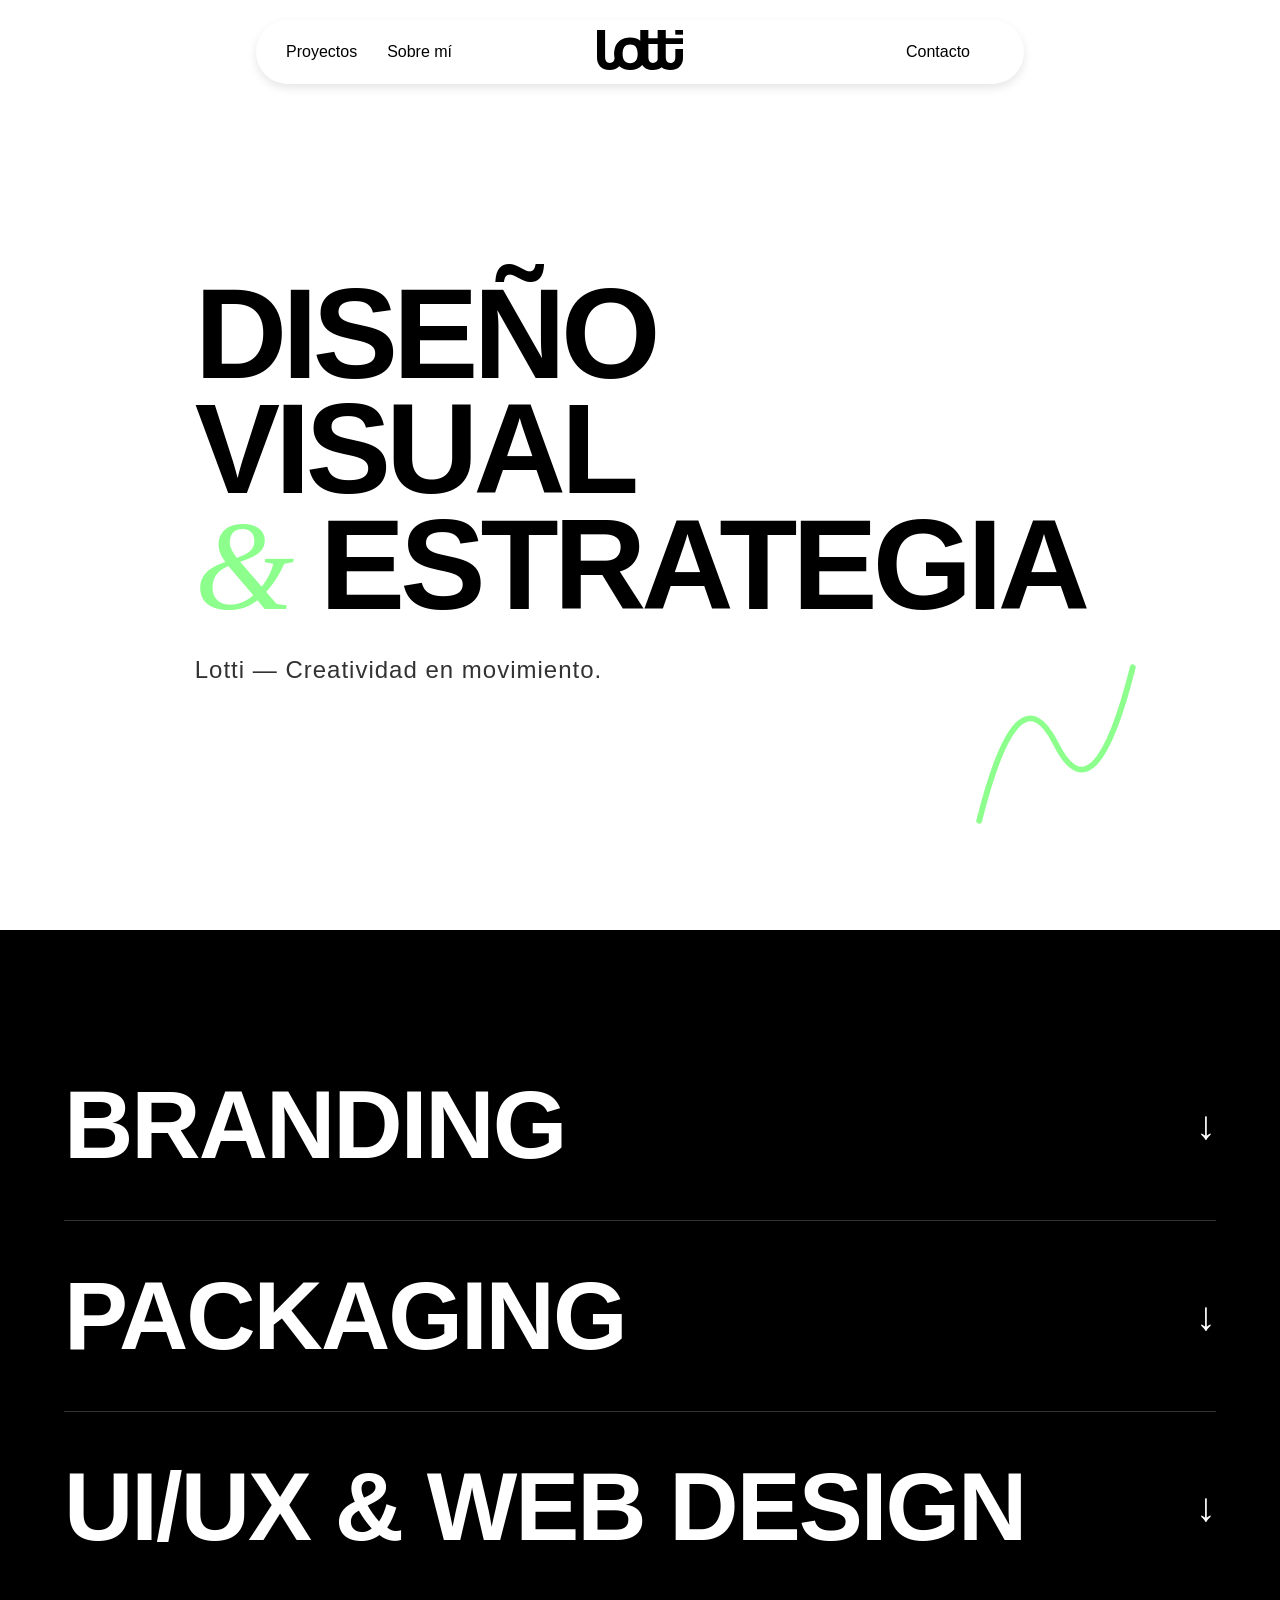
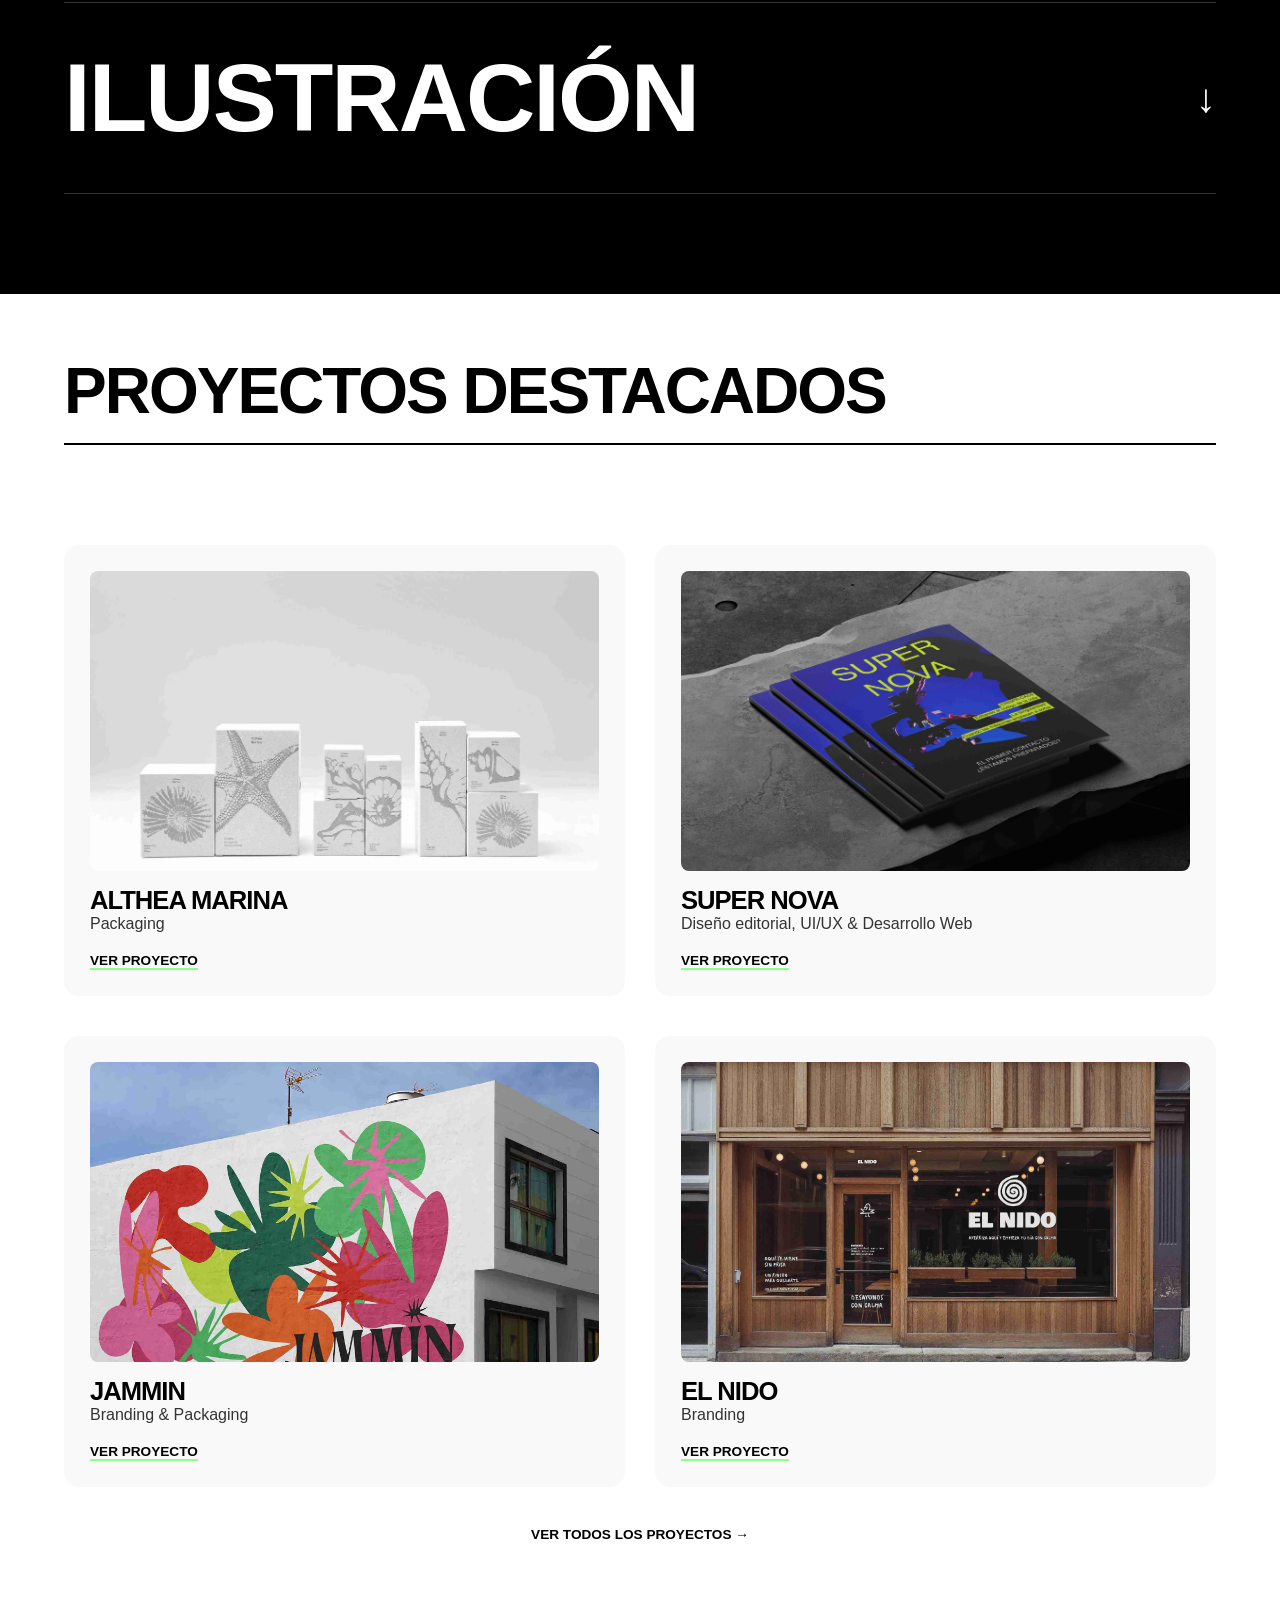
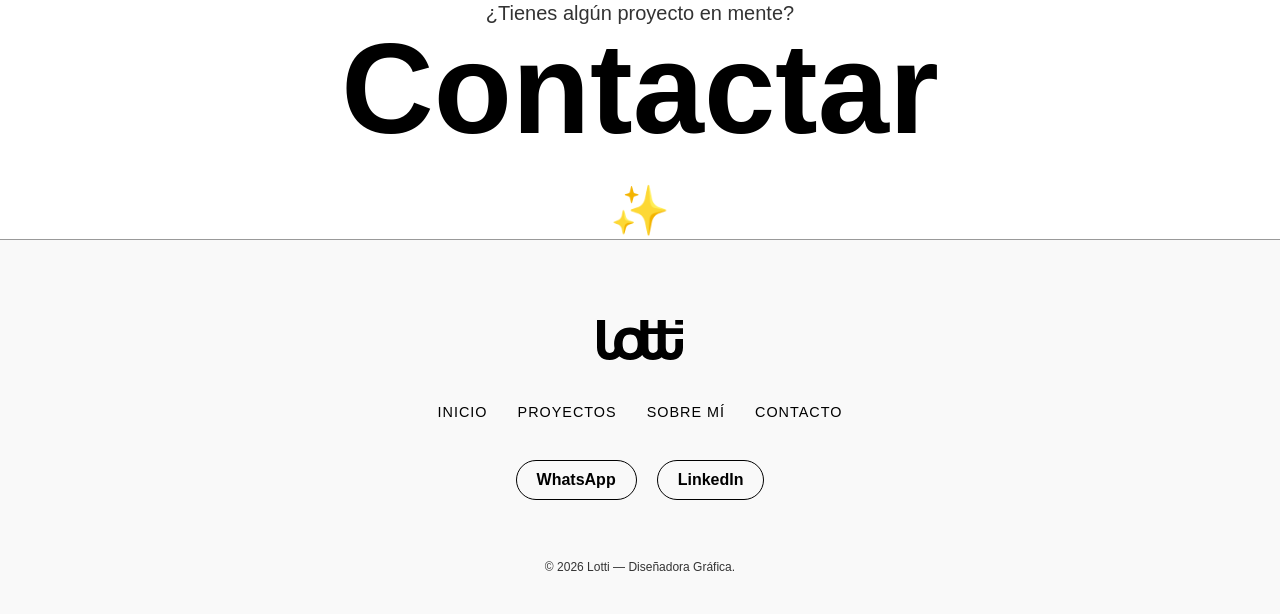
==== commit 574d5f85: "ú´ltimas modificaciones" ====
--- a/index.html
+++ b/index.html
@@ -5,6 +5,7 @@
   <meta charset='utf-8'>
   <meta http-equiv='X-UA-Compatible' content='IE=edge'>
   <title>lotti</title>
+  <link rel="icon" type="image/png" href="images/flavicon.png">
   <meta name='viewport' content='width=device-width, initial-scale=1'>
   <link rel='stylesheet' type='text/css' href='css/main.css'>
   <script src='js/main.js' defer></script>
@@ -195,7 +196,7 @@
             </picture>
           </div>
           <h3 class="project-card__title">EL NIDO</h3>
-          <p class="project-card__category">Branding & Packaging</p>
+          <p class="project-card__category">Branding</p>
           <a href="ELNIDO.html" title="Ver proyecto EL NIDO" class="project-card__link">Ver proyecto</a>
         </article>
 
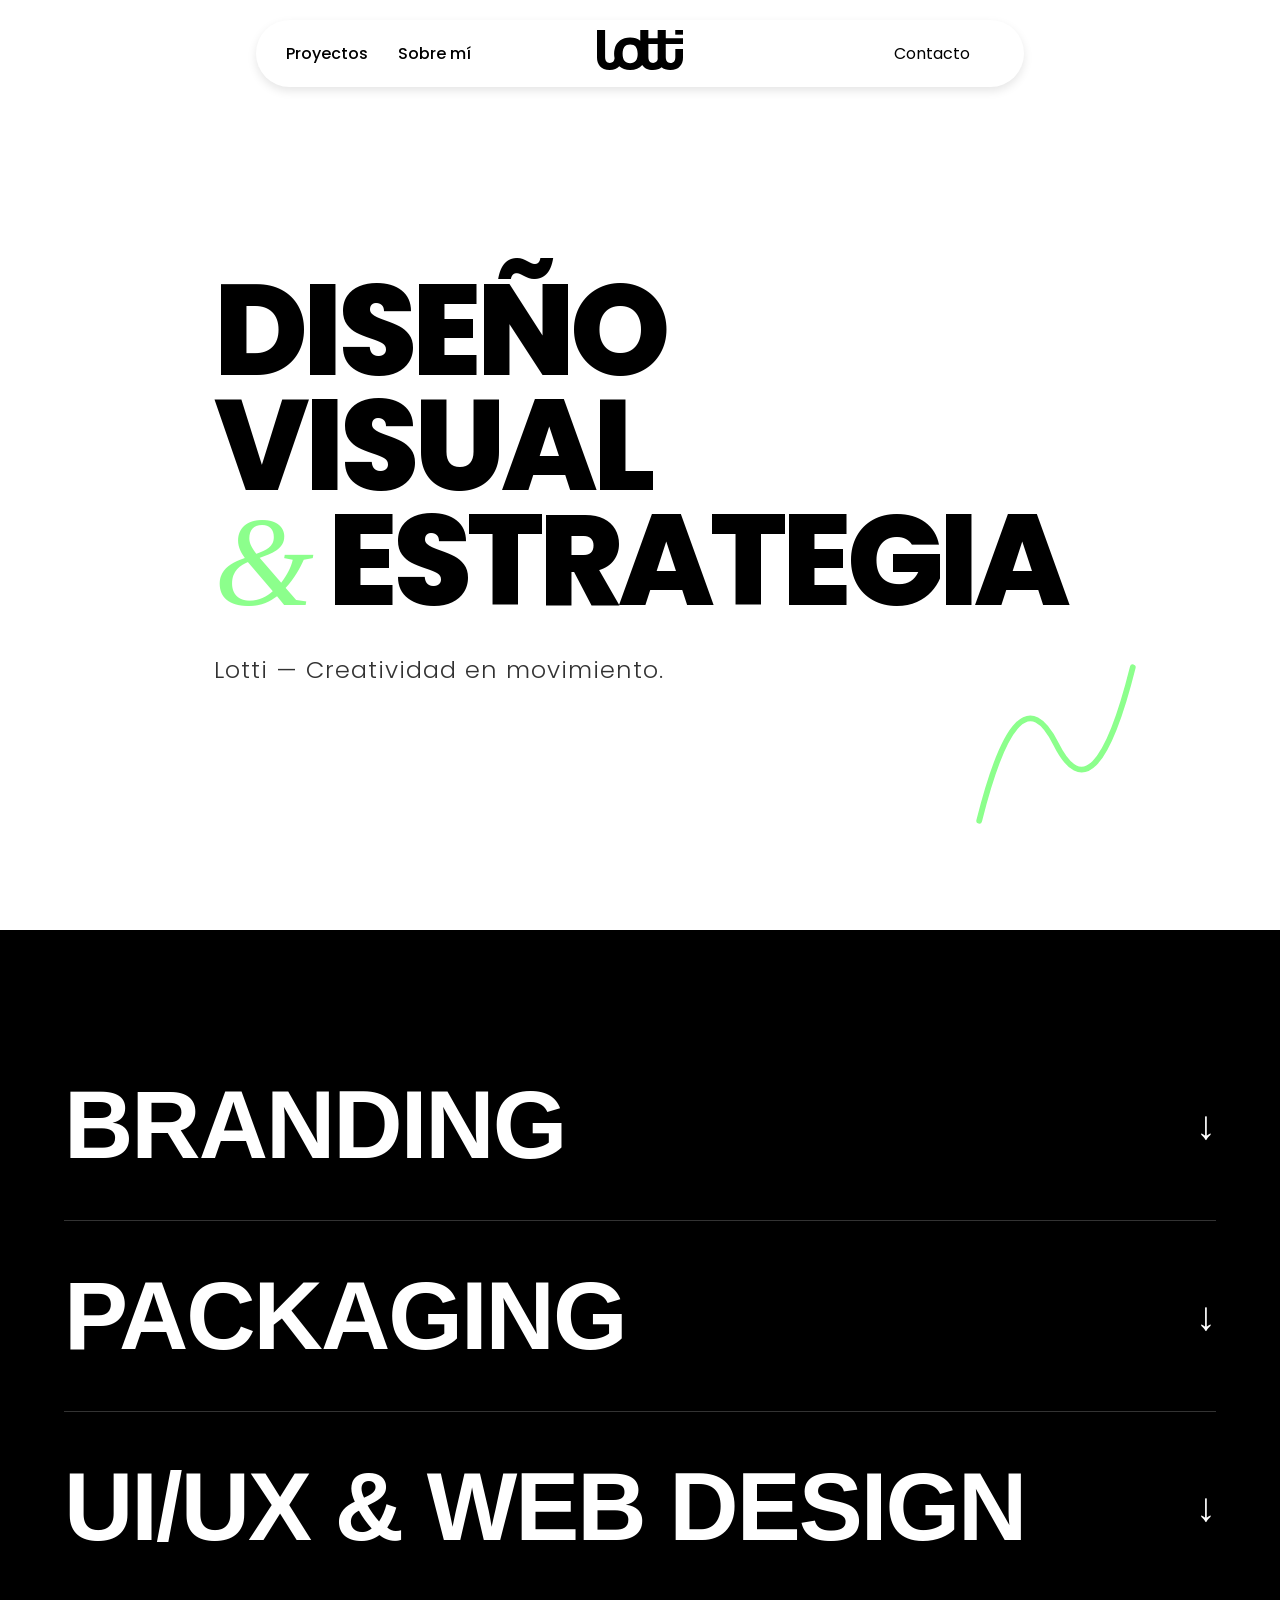
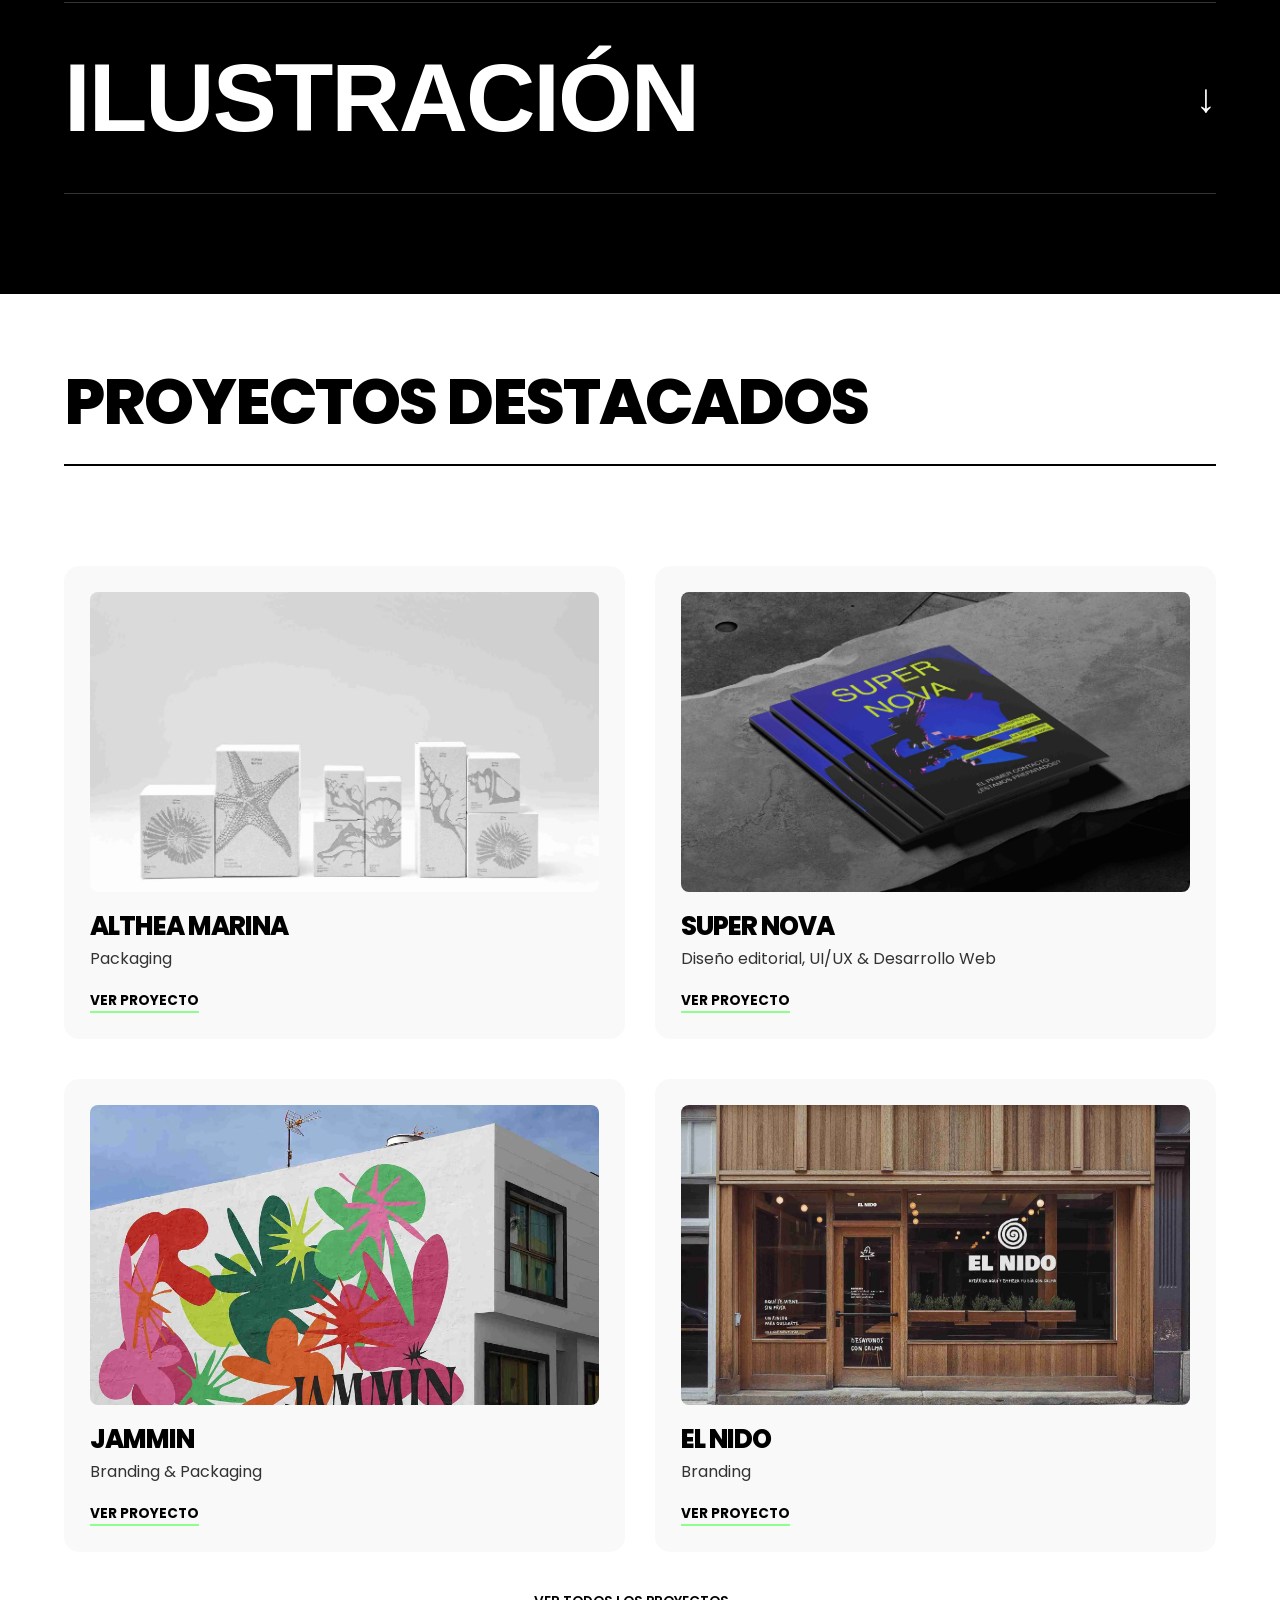
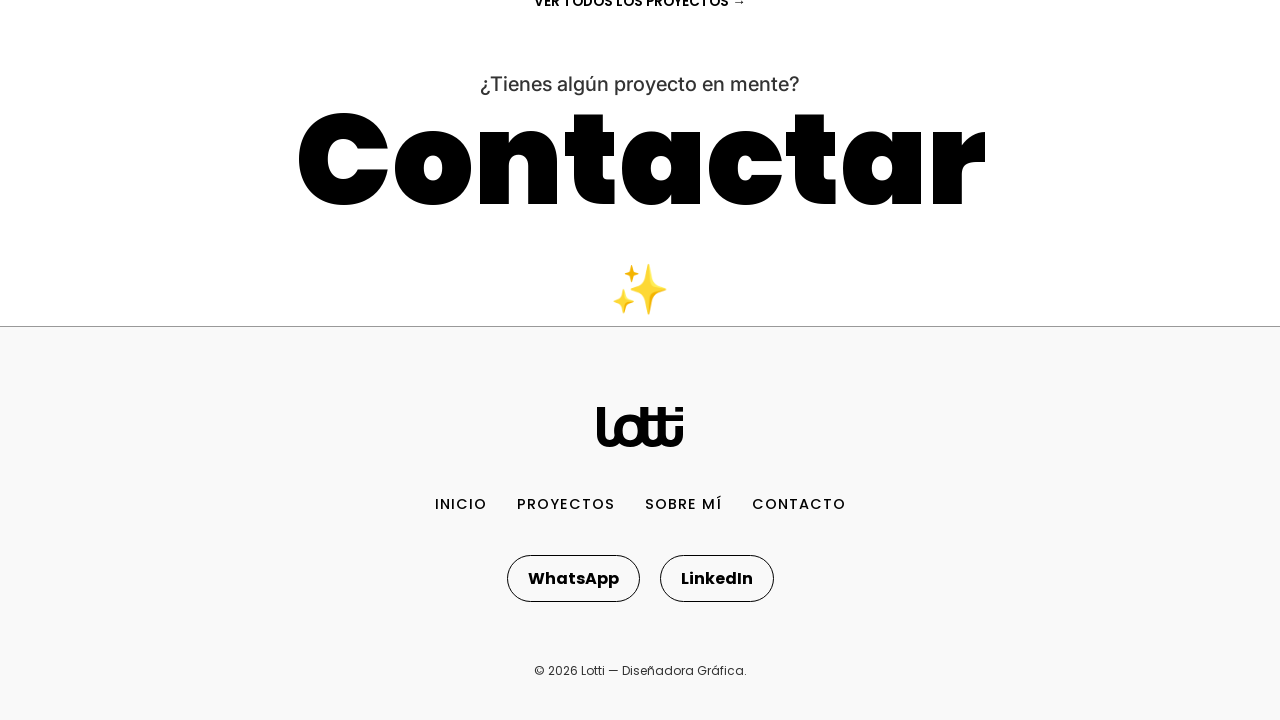
==== commit be35dec4: "Ya esta lista" ====
--- a/index.html
+++ b/index.html
@@ -5,6 +5,10 @@
   <meta charset='utf-8'>
   <meta http-equiv='X-UA-Compatible' content='IE=edge'>
   <title>lotti</title>
+  <link rel="preconnect" href="https://fonts.googleapis.com">
+  <link rel="preconnect" href="https://fonts.gstatic.com" crossorigin>
+  <link href="https://fonts.googleapis.com/css2?family=Inter:ital,opsz,wght@0,14..32,100..900;1,14..32,100..900&family=Open+Sans:ital,wght@0,300..800;1,300..800&family=Poppins:ital,wght@0,100;0,200;0,300;0,400;0,500;0,600;0,700;0,800;0,900;1,100;1,200;1,300;1,400;1,500;1,600;1,700;1,800;1,900&display=swap"
+    rel="stylesheet">
   <link rel="icon" type="image/png" href="images/flavicon.png">
   <meta name='viewport' content='width=device-width, initial-scale=1'>
   <link rel='stylesheet' type='text/css' href='css/main.css'>
--- a/css/main.css
+++ b/css/main.css
@@ -7,7 +7,7 @@
 
 
 body {
-    font-family: 'Helvetica Neue', Helvetica, Arial, sans-serif;
+    font-family: "Poppins", sans-serif;
     background-color: #ffffff;
 }
 
@@ -25,6 +25,115 @@
     --color-gray: #ddd;
     --color-dark: #333;
 }
+
+.poppins-thin {
+  font-family: "Poppins", sans-serif;
+  font-weight: 100;
+  font-style: normal;
+}
+
+.poppins-extralight {
+  font-family: "Poppins", sans-serif;
+  font-weight: 200;
+  font-style: normal;
+}
+
+.poppins-light {
+  font-family: "Poppins", sans-serif;
+  font-weight: 300;
+  font-style: normal;
+}
+
+.poppins-regular {
+  font-family: "Poppins", sans-serif;
+  font-weight: 400;
+  font-style: normal;
+}
+
+.poppins-medium {
+  font-family: "Poppins", sans-serif;
+  font-weight: 500;
+  font-style: normal;
+}
+
+.poppins-semibold {
+  font-family: "Poppins", sans-serif;
+  font-weight: 600;
+  font-style: normal;
+}
+
+.poppins-bold {
+  font-family: "Poppins", sans-serif;
+  font-weight: 700;
+  font-style: normal;
+}
+
+.poppins-extrabold {
+  font-family: "Poppins", sans-serif;
+  font-weight: 800;
+  font-style: normal;
+}
+
+.poppins-black {
+  font-family: "Poppins", sans-serif;
+  font-weight: 900;
+  font-style: normal;
+}
+
+.poppins-thin-italic {
+  font-family: "Poppins", sans-serif;
+  font-weight: 100;
+  font-style: italic;
+}
+
+.poppins-extralight-italic {
+  font-family: "Poppins", sans-serif;
+  font-weight: 200;
+  font-style: italic;
+}
+
+.poppins-light-italic {
+  font-family: "Poppins", sans-serif;
+  font-weight: 300;
+  font-style: italic;
+}
+
+.poppins-regular-italic {
+  font-family: "Poppins", sans-serif;
+  font-weight: 400;
+  font-style: italic;
+}
+
+.poppins-medium-italic {
+  font-family: "Poppins", sans-serif;
+  font-weight: 500;
+  font-style: italic;
+}
+
+.poppins-semibold-italic {
+  font-family: "Poppins", sans-serif;
+  font-weight: 600;
+  font-style: italic;
+}
+
+.poppins-bold-italic {
+  font-family: "Poppins", sans-serif;
+  font-weight: 700;
+  font-style: italic;
+}
+
+.poppins-extrabold-italic {
+  font-family: "Poppins", sans-serif;
+  font-weight: 800;
+  font-style: italic;
+}
+
+.poppins-black-italic {
+  font-family: "Poppins", sans-serif;
+  font-weight: 900;
+  font-style: italic;
+}
+
 
 /* ==========================================================================
    MENÚ DE NAVEGACIÓN
